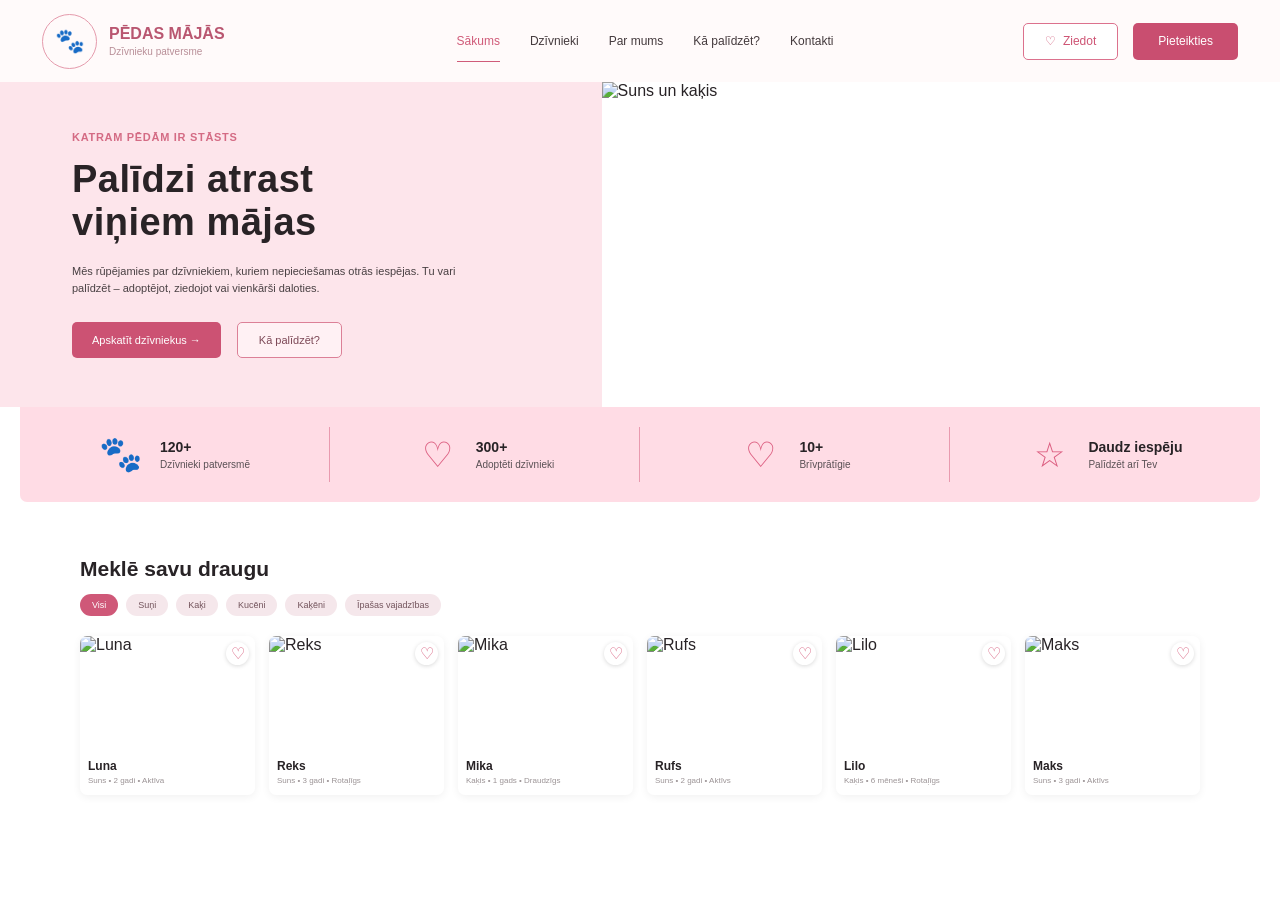
==== index.html @ 72d3aa88 "Failu struktūras pilnveidojums." ====
<!DOCTYPE html>
<html lang="lv">
<head>
    <meta charset="UTF-8">
    <meta name="viewport" content="width=device-width, initial-scale=1.0">
    <link rel="stylesheet" href="src/style.css">
    <link rel="icon" type="image/x-icon" href="src/img/logo.jpg">

    <title>Pēdas Mājās</title>
</head>

<body>

<div class="page">

    <header class="header">

        <div class="logo">
            <div class="logo-icon">
                🐾
            </div>

            <div class="logo-text">
                <h2>PĒDAS MĀJĀS</h2>
                <p>Dzīvnieku patversme</p>
            </div>
        </div>


        <nav class="navigation">
            <a href="#" class="active">Sākums</a>
            <a href="#">Dzīvnieki</a>
            <a href="#">Par mums</a>
            <a href="#">Kā palīdzēt?</a>
            <a href="#">Kontakti</a>
        </nav>


        <div class="header-buttons">

            <button class="donate">
                ♡
                <span>Ziedot</span>
            </button>

            <button class="register">
                Pieteikties
            </button>

        </div>

    </header>


    
    <section class="hero">

        <div class="hero-left">

            <p class="hero-small">
                KATRAM PĒDĀM IR STĀSTS
            </p>

            <h1>
                Palīdzi atrast<br>
                viņiem mājas
            </h1>

            <p class="hero-description">
                Mēs rūpējamies par dzīvniekiem, kuriem nepieciešamas
                otrās iespējas. Tu vari palīdzēt – adoptējot, ziedojot
                vai vienkārši daloties.
            </p>


            <div class="hero-buttons">

                <button class="animals-button">
                    Apskatīt dzīvniekus →
                </button>

                <button class="help-button">
                    Kā palīdzēt?
                </button>

            </div>

        </div>


        <div class="hero-right">

            <img
                src="https://images.unsplash.com/photo-1552053831-71594a27632d?auto=format&fit=crop&w=1200&q=90"
                alt="Suns un kaķis"
            >

        </div>

    </section>


    
    <section class="statistics">

        <div class="stat">

            <div class="stat-icon">
                🐾
            </div>

            <div>
                <h3>120+</h3>
                <p>Dzīvnieki patversmē</p>
            </div>

        </div>


        <div class="stat">

            <div class="stat-icon">
                ♡
            </div>

            <div>
                <h3>300+</h3>
                <p>Adoptēti dzīvnieki</p>
            </div>

        </div>


        <div class="stat">

            <div class="stat-icon">
                ♡
            </div>

            <div>
                <h3>10+</h3>
                <p>Brīvprātīgie</p>
            </div>

        </div>


        <div class="stat last-stat">

            <div class="stat-icon">
                ☆
            </div>

            <div>
                <h3>Daudz iespēju</h3>
                <p>Palīdzēt arī Tev</p>
            </div>

        </div>

    </section>


    
    <section class="animals">

        <h2>Meklē savu draugu</h2>


        
        <div class="filters">

            <button class="filter active-filter">
                Visi
            </button>

            <button class="filter">
                Suņi
            </button>

            <button class="filter">
                Kaķi
            </button>

            <button class="filter">
                Kucēni
            </button>

            <button class="filter">
                Kaķēni
            </button>

            <button class="filter">
                Īpašas vajadzības
            </button>

        </div>


        
        <div class="animal-grid">


           
            <div class="animal-card">

                <div class="image-container">

                    <img
                        src="https://images.unsplash.com/photo-1558788353-f76d92427f16?auto=format&fit=crop&w=500&q=90"
                        alt="Luna"
                    >

                    <button class="heart">
                        ♡
                    </button>

                </div>

                <div class="animal-info">

                    <h3>Luna</h3>

                    <p>
                        Suns • 2 gadi • Aktīva
                    </p>

                </div>

            </div>


            
            <div class="animal-card">

                <div class="image-container">

                    <img
                        src="https://images.unsplash.com/photo-1561037404-61cd46aa615b?auto=format&fit=crop&w=500&q=90"
                        alt="Reks"
                    >

                    <button class="heart">
                        ♡
                    </button>

                </div>

                <div class="animal-info">

                    <h3>Reks</h3>

                    <p>
                        Suns • 3 gadi • Rotaļīgs
                    </p>

                </div>

            </div>


            
            <div class="animal-card">

                <div class="image-container">

                    <img
                        src="https://images.unsplash.com/photo-1573865526739-10659fec78a5?auto=format&fit=crop&w=500&q=90"
                        alt="Mika"
                    >

                    <button class="heart">
                        ♡
                    </button>

                </div>

                <div class="animal-info">

                    <h3>Mika</h3>

                    <p>
                        Kaķis • 1 gads • Draudzīgs
                    </p>

                </div>

            </div>


            
            <div class="animal-card">

                <div class="image-container">

                    <img
                        src="https://images.unsplash.com/photo-1552053831-71594a27632d?auto=format&fit=crop&w=500&q=90"
                        alt="Rufs"
                    >

                    <button class="heart">
                        ♡
                    </button>

                </div>

                <div class="animal-info">

                    <h3>Rufs</h3>

                    <p>
                        Suns • 2 gadi • Aktīvs
                    </p>

                </div>

            </div>


            <!-- LILO -->
            <div class="animal-card">

                <div class="image-container">

                    <img
                        src="https://images.unsplash.com/photo-1574158622682-e40e69881006?auto=format&fit=crop&w=500&q=90"
                        alt="Lilo"
                    >

                    <button class="heart">
                        ♡
                    </button>

                </div>

                <div class="animal-info">

                    <h3>Lilo</h3>

                    <p>
                        Kaķis • 6 mēneši • Rotaļīgs
                    </p>

                </div>

            </div>


            <!-- MAKS -->
            <div class="animal-card">

                <div class="image-container">

                    <img
                        src="https://images.unsplash.com/photo-1537151608828-ea2b11777ee8?auto=format&fit=crop&w=500&q=90"
                        alt="Maks"
                    >

                    <button class="heart">
                        ♡
                    </button>

                </div>

                <div class="animal-info">

                    <h3>Maks</h3>

                    <p>
                        Suns • 3 gadi • Aktīvs
                    </p>

                </div>

            </div>

        </div>

    </section>

</div>

</body>
</html>
---- src/style.css ----
/* =========================
   PAMATA IESTATĪJUMI
========================= */

* {
    margin: 0;
    padding: 0;
    box-sizing: border-box;
}

body {
    font-family: Arial, Helvetica, sans-serif;
    background-color: #ffffff;
    color: #282326;
}

button {
    font-family: inherit;
    cursor: pointer;
}

.page {
    width: 100%;
    max-width: 1440px;
    margin: 0 auto;
}


/* =========================
   HEADER
========================= */

.header {
    height: 82px;

    display: flex;
    align-items: center;

    padding: 0 42px;

    background-color: #fffafa;
}


/* LOGO */

.logo {
    display: flex;
    align-items: center;

    width: 270px;
}

.logo-icon {
    width: 55px;
    height: 55px;

    border: 1.5px solid #e59aac;
    border-radius: 50%;

    display: flex;
    align-items: center;
    justify-content: center;

    color: #d65f7e;

    font-size: 24px;

    margin-right: 12px;
}

.logo-text h2 {
    font-size: 16px;
    font-weight: 700;

    color: #b95670;

    margin-bottom: 3px;
}

.logo-text p {
    font-size: 10px;

    color: #b98f98;
}


/* NAVIGĀCIJA */

.navigation {
    flex: 1;

    display: flex;
    align-items: center;
    justify-content: center;

    gap: 30px;

    height: 100%;
}

.navigation a {
    position: relative;

    text-decoration: none;

    color: #443a3d;

    font-size: 12px;

    height: 100%;

    display: flex;
    align-items: center;
}

.navigation a:hover {
    color: #d05b79;
}

.navigation a.active {
    color: #d05b79;
}

.navigation a.active::after {
    content: "";

    position: absolute;

    bottom: 20px;
    left: 0;

    width: 100%;
    height: 1px;

    background-color: #d05b79;
}


/* HEADER POGAS */

.header-buttons {
    width: 260px;

    display: flex;
    justify-content: flex-end;

    gap: 15px;
}

.donate {
    height: 37px;

    padding: 0 21px;

    background-color: white;

    border: 1px solid #dc718d;
    border-radius: 5px;

    color: #ce5474;

    font-size: 12px;

    display: flex;
    align-items: center;

    gap: 7px;
}

.donate:first-letter {
    font-size: 22px;
}

.register {
    height: 37px;

    padding: 0 25px;

    border: none;
    border-radius: 5px;

    background-color: #c94e70;

    color: white;

    font-size: 12px;
}


/* =========================
   HERO
========================= */

.hero {
    width: 100%;
    height: 325px;

    display: flex;
}


/* KREISĀ PUSE */

.hero-left {
    width: 47%;

    background-color: #fde5eb;

    padding-left: 72px;
    padding-right: 50px;

    display: flex;
    flex-direction: column;
    justify-content: center;
}

.hero-small {
    font-size: 11px;
    font-weight: bold;

    letter-spacing: 0.7px;

    color: #d46b84;

    margin-bottom: 15px;
}

.hero-left h1 {
    font-size: 38px;
    line-height: 1.12;

    font-weight: 600;

    letter-spacing: 0.5px;

    margin-bottom: 19px;

    color: #292326;
}

.hero-description {
    max-width: 400px;

    font-size: 11px;
    line-height: 1.55;

    color: #494043;

    margin-bottom: 25px;
}


/* HERO POGAS */

.hero-buttons {
    display: flex;

    gap: 16px;
}

.animals-button {
    border: none;

    background-color: #cc5273;

    color: white;

    font-size: 11px;

    padding: 12px 20px;

    border-radius: 5px;
}

.help-button {
    border: 1px solid #dc8097;

    background-color: #fff1f4;

    color: #7c4856;

    font-size: 11px;

    padding: 11px 21px;

    border-radius: 5px;
}


/* LABĀ PUSE */

.hero-right {
    width: 53%;
    height: 325px;

    overflow: hidden;
}

.hero-right img {
    width: 100%;
    height: 100%;

    object-fit: cover;

    object-position: center;
}


/* =========================
   STATISTIKA
========================= */

.statistics {
    height: 95px;

    margin: 0 20px;

    background-color: #ffdce5;

    border-radius: 0 0 7px 7px;

    display: grid;

    grid-template-columns:
        1fr 1fr 1fr 1fr;

    align-items: center;
}

.stat {
    height: 55px;

    display: flex;
    align-items: center;
    justify-content: center;

    gap: 16px;

    border-right: 1px solid #e99aaf;
}

.last-stat {
    border-right: none;
}

.stat-icon {
    width: 45px;

    text-align: center;

    font-size: 35px;

    color: #dc5e80;
}

.stat h3 {
    font-size: 14px;

    font-weight: 600;

    margin-bottom: 4px;
}

.stat p {
    font-size: 10px;

    color: #595054;
}


/* =========================
   DZĪVNIEKU SADAĻA
========================= */

.animals {
    width: 100%;

    padding: 55px 80px 70px;
}

.animals h2 {
    font-size: 21px;

    font-weight: 600;

    margin-bottom: 13px;
}


/* =========================
   FILTRI
========================= */

.filters {
    display: flex;

    align-items: center;

    gap: 8px;

    margin-bottom: 20px;
}

.filter {
    border: none;

    background-color: #f5e7eb;

    color: #73545c;

    border-radius: 20px;

    padding: 6px 12px;

    font-size: 9px;
}

.active-filter {
    background-color: #cf5878;

    color: white;
}


/* =========================
   DZĪVNIEKU KARTĪTES
========================= */

.animal-grid {
    display: grid;

    grid-template-columns:
        repeat(6, 1fr);

    gap: 14px;
}

.animal-card {
    min-width: 0;

    background-color: #ffffff;

    border-radius: 7px;

    overflow: hidden;

    box-shadow:
        0 2px 9px rgba(0, 0, 0, 0.06);
}

.image-container {
    position: relative;

    width: 100%;
    height: 115px;

    overflow: hidden;
}

.image-container img {
    width: 100%;
    height: 100%;

    display: block;

    object-fit: cover;
}


/* SIRDS POGA */

.heart {
    position: absolute;

    top: 6px;
    right: 6px;

    width: 23px;
    height: 23px;

    border-radius: 50%;

    border: none;

    background-color: white;

    color: #d45677;

    display: flex;
    align-items: center;
    justify-content: center;

    font-size: 16px;

    box-shadow:
        0 1px 4px rgba(0, 0, 0, 0.15);
}


/* KARTĪTES TEKSTS */

.animal-info {
    padding: 8px 8px 10px;
}

.animal-info h3 {
    font-size: 12px;

    margin-bottom: 3px;

    font-weight: 600;
}

.animal-info p {
    font-size: 8px;

    color: #9b9395;
}


/* =========================
   HOVER
========================= */

.animal-card {
    transition:
        transform 0.2s ease,
        box-shadow 0.2s ease;
}

.animal-card:hover {
    transform: translateY(-3px);

    box-shadow:
        0 5px 14px rgba(0, 0, 0, 0.11);
}

.heart:hover {
    background-color: #d45677;

    color: white;
}


/* =========================
   PLANŠETE
========================= */

@media (max-width: 1000px) {

    .navigation {
        display: none;
    }

    .header {
        justify-content: space-between;
    }

    .logo {
        width: auto;
    }

    .header-buttons {
        width: auto;
    }

    .hero-left {
        padding-left: 40px;
    }

    .animal-grid {
        grid-template-columns:
            repeat(3, 1fr);
    }

    .image-container {
        height: 170px;
    }
}


/* =========================
   TELEFONS
========================= */

@media (max-width: 650px) {

    .header {
        height: 70px;

        padding: 0 18px;
    }

    .logo-icon {
        width: 45px;
        height: 45px;
    }

    .logo-text h2 {
        font-size: 13px;
    }

    .header-buttons {
        display: none;
    }


    /* HERO */

    .hero {
        height: auto;

        flex-direction: column;
    }

    .hero-left {
        width: 100%;

        padding: 45px 25px;
    }

    .hero-left h1 {
        font-size: 34px;
    }

    .hero-right {
        width: 100%;
        height: 260px;
    }


    /* STATISTIKA */

    .statistics {
        height: auto;

        margin: 0;

        grid-template-columns:
            1fr 1fr;

        padding: 15px;
    }

    .stat {
        min-height: 80px;
    }


    /* DZĪVNIEKI */

    .animals {
        padding: 40px 20px;
    }

    .filters {
        flex-wrap: wrap;
    }

    .animal-grid {
        grid-template-columns:
            repeat(2, 1fr);
    }

    .image-container {
        height: 130px;
    }
}
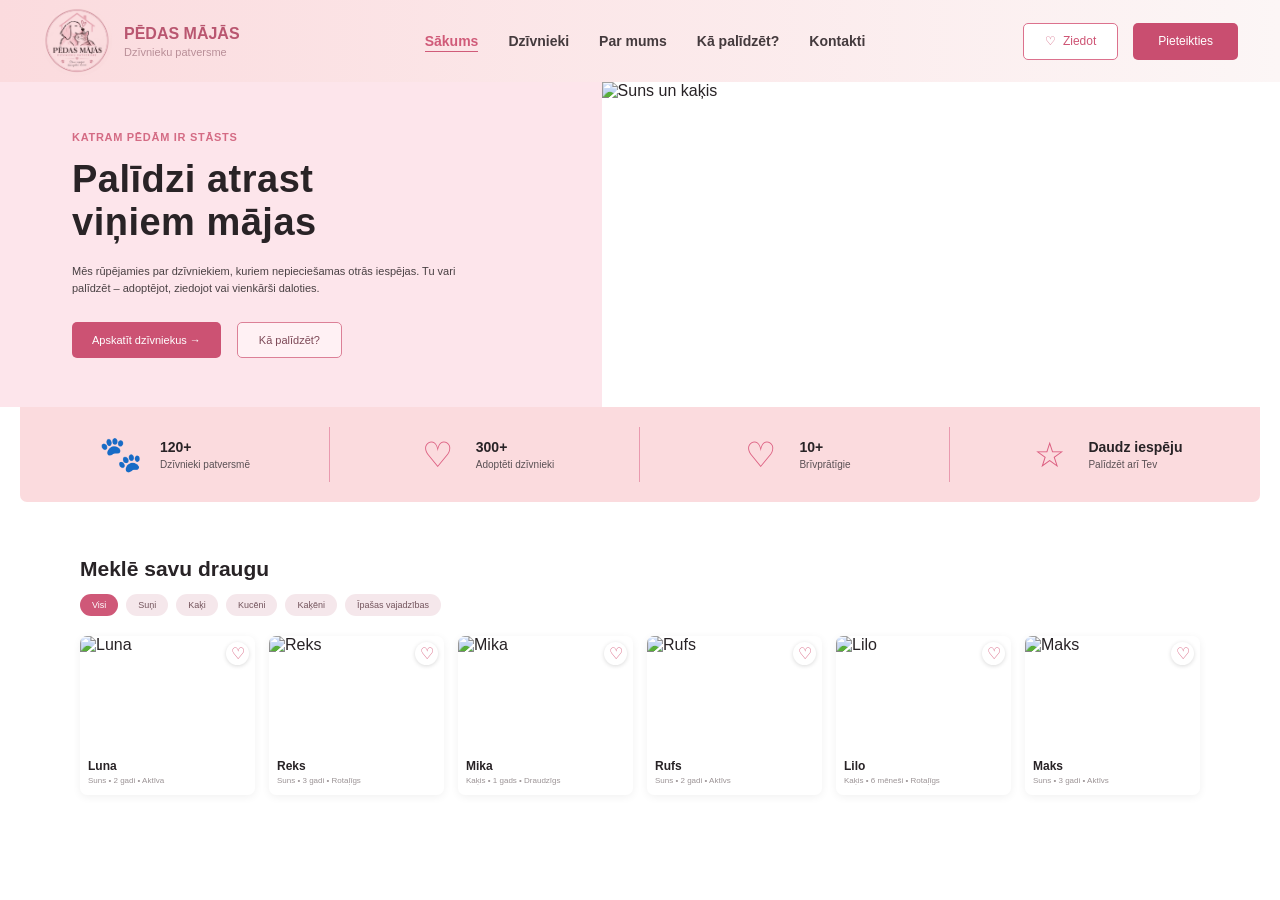
==== commit 59b7ff2d: "Navigācijas joslas pilnveidojumi" ====
--- a/index.html
+++ b/index.html
@@ -16,9 +16,7 @@
     <header class="header">
 
         <div class="logo">
-            <div class="logo-icon">
-                🐾
-            </div>
+            <img src="src/img/logo.jpg" alt="Pēdas Mājās" class="logo-icon">
 
             <div class="logo-text">
                 <h2>PĒDAS MĀJĀS</h2>
--- a/src/style.css
+++ b/src/style.css
@@ -21,7 +21,6 @@
 
 .page {
     width: 100%;
-    max-width: 1440px;
     margin: 0 auto;
 }
 
@@ -38,7 +37,7 @@
 
     padding: 0 42px;
 
-    background-color: #fffafa;
+    background-image: linear-gradient(to right, #FBDBDE , #FCF6F6);
 }
 
 
@@ -52,34 +51,22 @@
 }
 
 .logo-icon {
-    width: 55px;
-    height: 55px;
-
-    border: 1.5px solid #e59aac;
+    width: 70px;
+    height: 70px;
+
     border-radius: 50%;
-
-    display: flex;
-    align-items: center;
-    justify-content: center;
-
-    color: #d65f7e;
-
-    font-size: 24px;
-
     margin-right: 12px;
 }
 
 .logo-text h2 {
     font-size: 16px;
-    font-weight: 700;
-
     color: #b95670;
 
     margin-bottom: 3px;
 }
 
 .logo-text p {
-    font-size: 10px;
+    font-size: 11px;
 
     color: #b98f98;
 }
@@ -106,8 +93,8 @@
 
     color: #443a3d;
 
-    font-size: 12px;
-
+    font-size: 14px;
+    font-weight: 600;
     height: 100%;
 
     display: flex;
@@ -127,7 +114,7 @@
 
     position: absolute;
 
-    bottom: 20px;
+    bottom: 30px;
     left: 0;
 
     width: 100%;
@@ -316,7 +303,7 @@
 
     margin: 0 20px;
 
-    background-color: #ffdce5;
+    background-color: #FBDBDE;
 
     border-radius: 0 0 7px 7px;
 
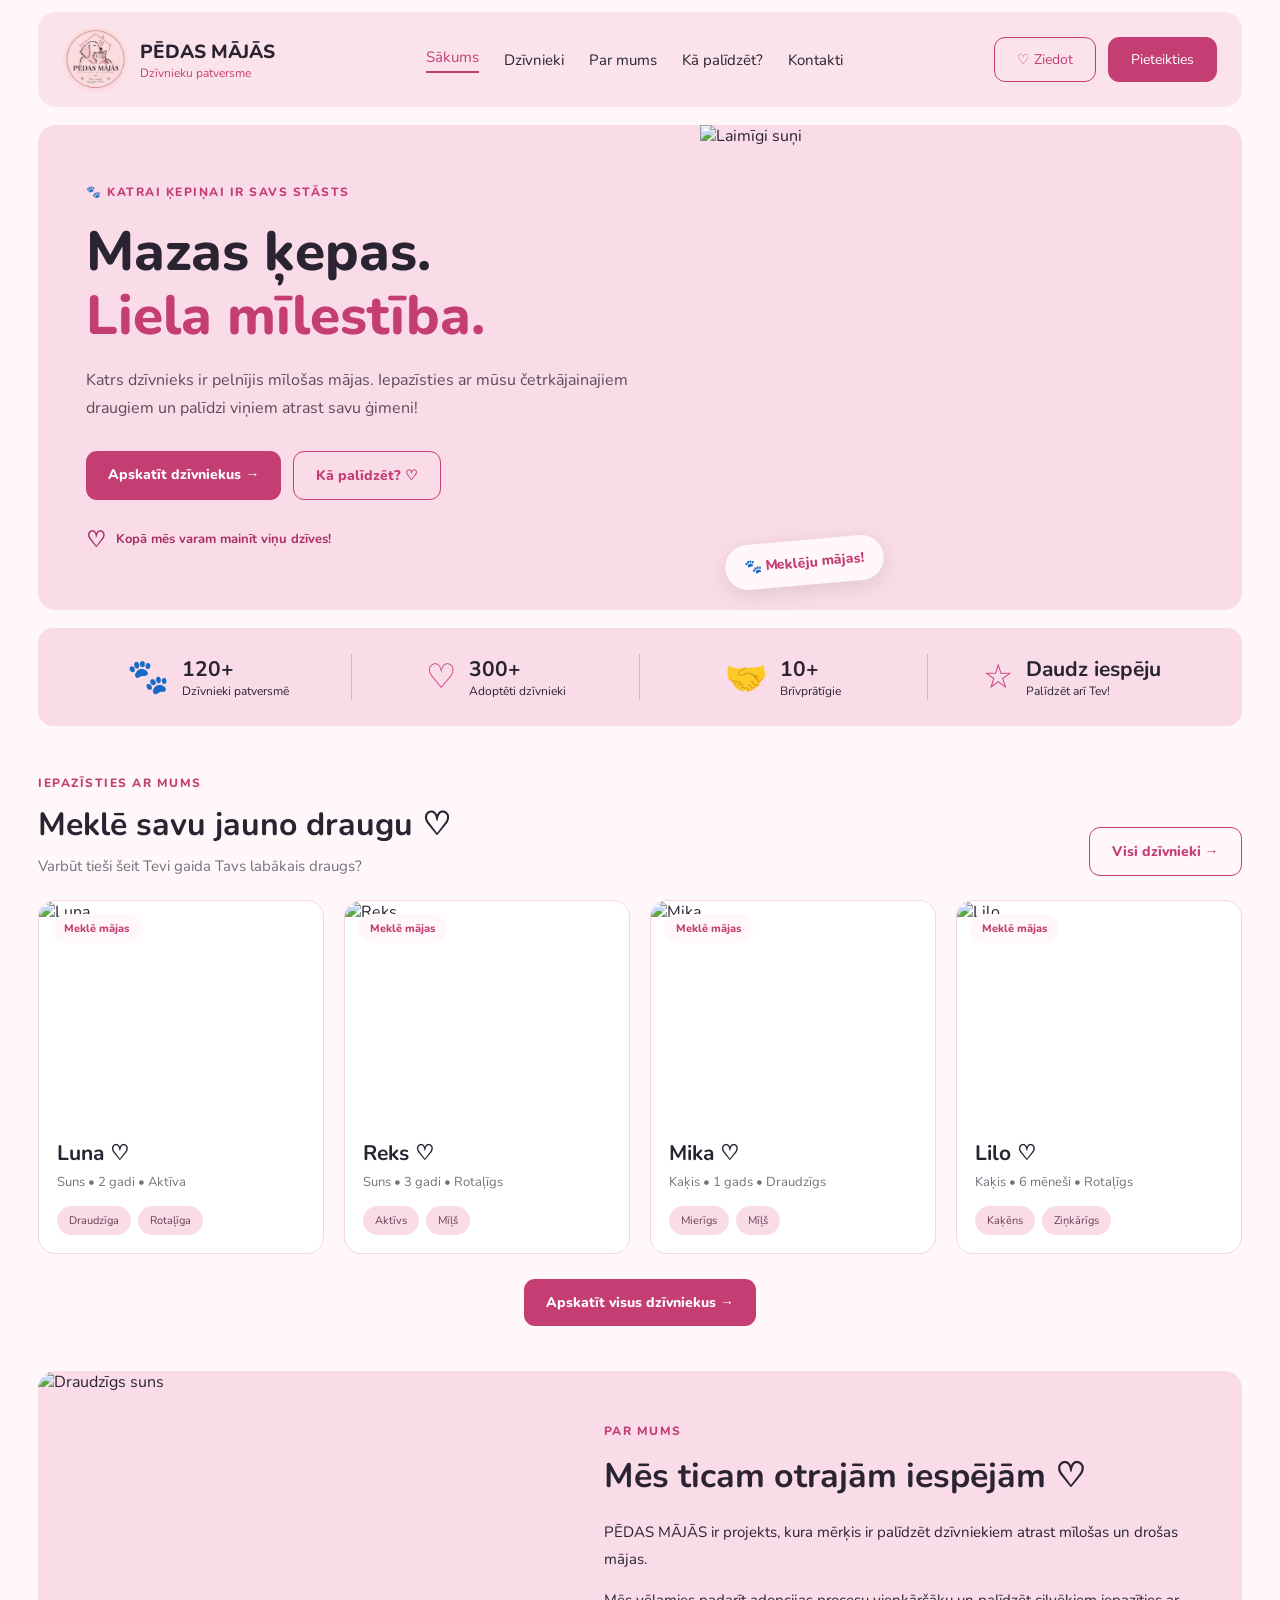
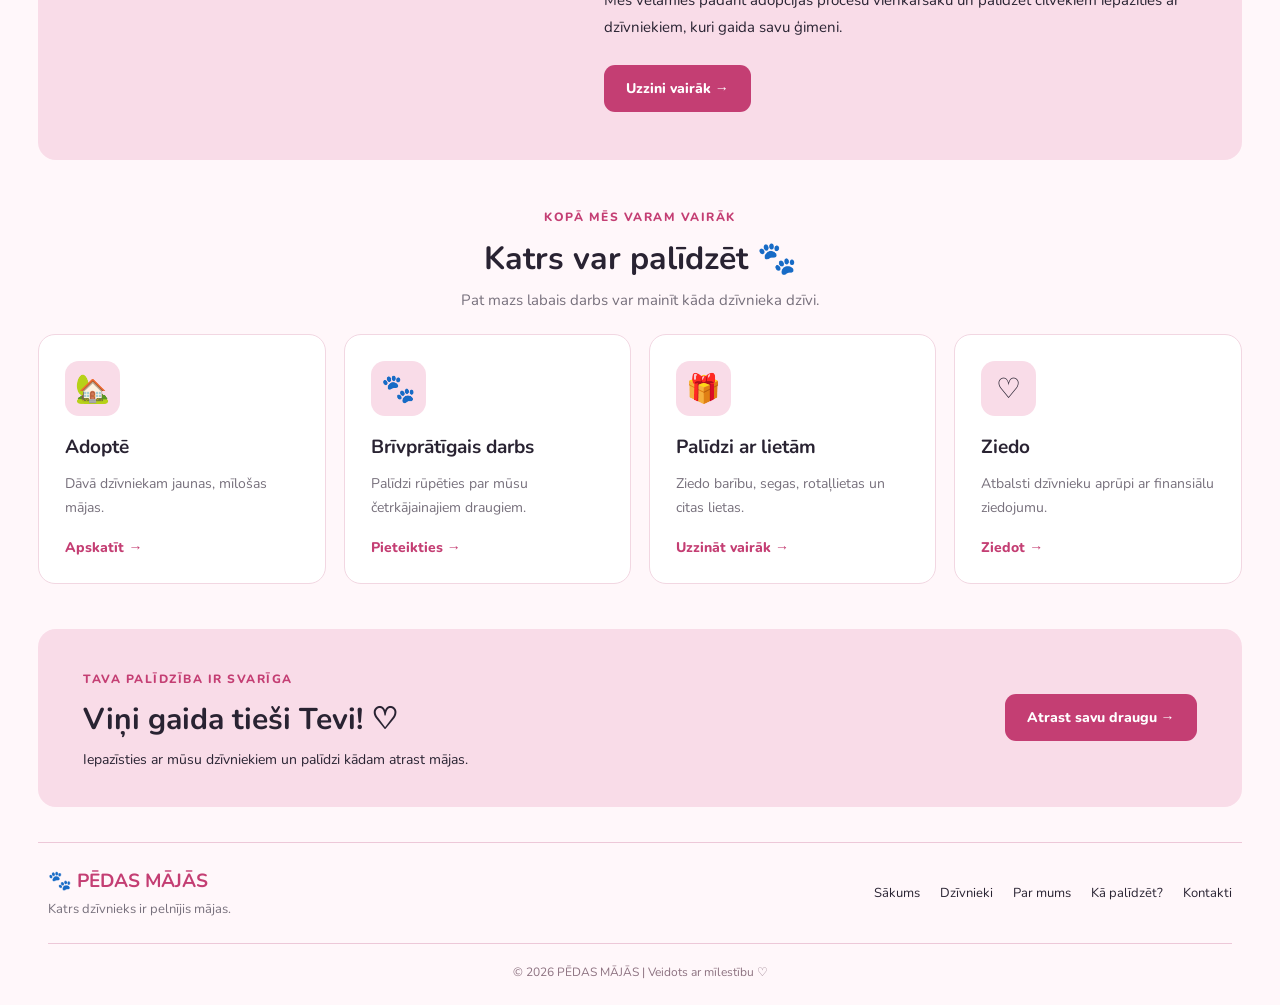
==== commit 6eb970d0: "sataisiju dizainu" ====
--- a/index.html
+++ b/index.html
@@ -1,382 +1,345 @@
+
 <!DOCTYPE html>
 <html lang="lv">
 <head>
     <meta charset="UTF-8">
     <meta name="viewport" content="width=device-width, initial-scale=1.0">
+    <title>Pēdas Mājās | Dzīvnieku patversme</title>
+    <link rel="icon" href="src/img/logo.jpg">
     <link rel="stylesheet" href="src/style.css">
-    <link rel="icon" type="image/x-icon" href="src/img/logo.jpg">
-
-    <title>Pēdas Mājās</title>
 </head>
-
 <body>
 
 <div class="page">
 
+    <!-- HEADER -->
     <header class="header">
-
-        <div class="logo">
-            <img src="src/img/logo.jpg" alt="Pēdas Mājās" class="logo-icon">
-
+        <a href="index.html" class="logo">
+            <img src="src/img/logo.jpg" alt="Pēdas Mājās logo">
             <div class="logo-text">
                 <h2>PĒDAS MĀJĀS</h2>
                 <p>Dzīvnieku patversme</p>
             </div>
-        </div>
-
+        </a>
 
         <nav class="navigation">
-            <a href="#" class="active">Sākums</a>
-            <a href="#">Dzīvnieki</a>
-            <a href="#">Par mums</a>
-            <a href="#">Kā palīdzēt?</a>
-            <a href="#">Kontakti</a>
+            <a href="index.html" class="active">Sākums</a>
+            <a href="animals.html">Dzīvnieki</a>
+            <a href="about.html">Par mums</a>
+            <a href="help.html">Kā palīdzēt?</a>
+            <a href="Kontakti.html">Kontakti</a>
         </nav>
 
-
         <div class="header-buttons">
-
-            <button class="donate">
-                ♡
-                <span>Ziedot</span>
-            </button>
-
-            <button class="register">
-                Pieteikties
-            </button>
-
-        </div>
-
+            <a href="donate.htmlЫ" class="donate">♡ Ziedot</a>
+            <a href="register.html" class="register">Pieteikties</a>
+            
+        </div>
     </header>
 
-
-    
+    <!-- HERO -->
     <section class="hero">
-
         <div class="hero-left">
-
-            <p class="hero-small">
-                KATRAM PĒDĀM IR STĀSTS
-            </p>
+            <span class="eyebrow">🐾 KATRAI ĶEPIŅAI IR SAVS STĀSTS</span>
 
             <h1>
-                Palīdzi atrast<br>
-                viņiem mājas
+                Mazas ķepas.<br>
+                <span>Liela mīlestība.</span>
             </h1>
 
             <p class="hero-description">
-                Mēs rūpējamies par dzīvniekiem, kuriem nepieciešamas
-                otrās iespējas. Tu vari palīdzēt – adoptējot, ziedojot
-                vai vienkārši daloties.
-            </p>
-
+                Katrs dzīvnieks ir pelnījis mīlošas mājas.
+                Iepazīsties ar mūsu četrkājainajiem draugiem
+                un palīdzi viņiem atrast savu ģimeni!
+            </p>
 
             <div class="hero-buttons">
-
-                <button class="animals-button">
+                <a href="animals.html" class="primary-btn">
                     Apskatīt dzīvniekus →
-                </button>
-
-                <button class="help-button">
-                    Kā palīdzēt?
-                </button>
-
-            </div>
-
-        </div>
-
+                </a>
+                <a href="help.html" class="secondary-btn">
+                    Kā palīdzēt? ♡
+                </a>
+            </div>
+
+            <div class="hero-note">
+                <span>♡</span>
+                Kopā mēs varam mainīt viņu dzīves!
+            </div>
+        </div>
 
         <div class="hero-right">
-
             <img
-                src="https://images.unsplash.com/photo-1552053831-71594a27632d?auto=format&fit=crop&w=1200&q=90"
-                alt="Suns un kaķis"
-            >
-
-        </div>
-
-    </section>
-
-
-    
+                src="https://images.unsplash.com/photo-1548199973-03cce0bbc87b?auto=format&fit=crop&w=1100&q=85"
+                alt="Laimīgi suņi">
+
+            <div class="hero-sticker">
+                🐾 Meklēju mājas!
+            </div>
+        </div>
+    </section>
+
+    <!-- STATISTICS -->
     <section class="statistics">
-
         <div class="stat">
-
-            <div class="stat-icon">
-                🐾
-            </div>
-
+            <div class="stat-icon">🐾</div>
             <div>
                 <h3>120+</h3>
                 <p>Dzīvnieki patversmē</p>
             </div>
-
-        </div>
-
+        </div>
 
         <div class="stat">
-
-            <div class="stat-icon">
-                ♡
-            </div>
-
+            <div class="stat-icon">♡</div>
             <div>
                 <h3>300+</h3>
                 <p>Adoptēti dzīvnieki</p>
             </div>
-
-        </div>
-
+        </div>
 
         <div class="stat">
-
-            <div class="stat-icon">
-                ♡
-            </div>
-
+            <div class="stat-icon">🤝</div>
             <div>
                 <h3>10+</h3>
                 <p>Brīvprātīgie</p>
             </div>
-
-        </div>
-
-
-        <div class="stat last-stat">
-
-            <div class="stat-icon">
-                ☆
-            </div>
-
+        </div>
+
+        <div class="stat">
+            <div class="stat-icon">☆</div>
             <div>
                 <h3>Daudz iespēju</h3>
-                <p>Palīdzēt arī Tev</p>
-            </div>
-
-        </div>
-
-    </section>
-
-
-    
-    <section class="animals">
-
-        <h2>Meklē savu draugu</h2>
-
-
-        
-        <div class="filters">
-
-            <button class="filter active-filter">
-                Visi
-            </button>
-
-            <button class="filter">
-                Suņi
-            </button>
-
-            <button class="filter">
-                Kaķi
-            </button>
-
-            <button class="filter">
-                Kucēni
-            </button>
-
-            <button class="filter">
-                Kaķēni
-            </button>
-
-            <button class="filter">
-                Īpašas vajadzības
-            </button>
-
-        </div>
-
-
-        
+                <p>Palīdzēt arī Tev!</p>
+            </div>
+        </div>
+    </section>
+
+    <!-- ANIMALS -->
+    <section class="animals-section">
+
+        <div class="section-heading">
+            <div>
+                <span class="eyebrow">IEPAZĪSTIES AR MUMS</span>
+                <h2>Meklē savu jauno draugu ♡</h2>
+                <p>
+                    Varbūt tieši šeit Tevi gaida Tavs
+                    labākais draugs?
+                </p>
+            </div>
+
+            <a href="animals.html" class="outline-btn">
+                Visi dzīvnieki →
+            </a>
+        </div>
+
         <div class="animal-grid">
 
-
-           
-            <div class="animal-card">
-
-                <div class="image-container">
-
+            <!-- LUNA -->
+            <article class="animal-card">
+                <div class="animal-image">
                     <img
-                        src="https://images.unsplash.com/photo-1558788353-f76d92427f16?auto=format&fit=crop&w=500&q=90"
-                        alt="Luna"
-                    >
-
-                    <button class="heart">
-                        ♡
-                    </button>
-
+                        src="https://images.unsplash.com/photo-1558788353-f76d92427f16?auto=format&fit=crop&w=600&q=85"
+                        alt="Luna">
+                    <span class="animal-badge">Meklē mājas</span>
                 </div>
 
                 <div class="animal-info">
-
-                    <h3>Luna</h3>
-
-                    <p>
-                        Suns • 2 gadi • Aktīva
-                    </p>
-
-                </div>
-
-            </div>
-
-
-            
-            <div class="animal-card">
-
-                <div class="image-container">
-
+                    <h3>Luna ♡</h3>
+                    <p>Suns • 2 gadi • Aktīva</p>
+                    <div class="animal-tags">
+                        <span>Draudzīga</span>
+                        <span>Rotaļīga</span>
+                    </div>
+                </div>
+            </article>
+
+            <!-- REKS -->
+            <article class="animal-card">
+                <div class="animal-image">
                     <img
-                        src="https://images.unsplash.com/photo-1561037404-61cd46aa615b?auto=format&fit=crop&w=500&q=90"
-                        alt="Reks"
-                    >
-
-                    <button class="heart">
-                        ♡
-                    </button>
-
+                        src="https://images.unsplash.com/photo-1561037404-61cd46aa615b?auto=format&fit=crop&w=600&q=85"
+                        alt="Reks">
+                    <span class="animal-badge">Meklē mājas</span>
                 </div>
 
                 <div class="animal-info">
-
-                    <h3>Reks</h3>
-
-                    <p>
-                        Suns • 3 gadi • Rotaļīgs
-                    </p>
-
-                </div>
-
-            </div>
-
-
-            
-            <div class="animal-card">
-
-                <div class="image-container">
-
+                    <h3>Reks ♡</h3>
+                    <p>Suns • 3 gadi • Rotaļīgs</p>
+                    <div class="animal-tags">
+                        <span>Aktīvs</span>
+                        <span>Mīļš</span>
+                    </div>
+                </div>
+            </article>
+
+            <!-- MIKA -->
+            <article class="animal-card">
+                <div class="animal-image">
                     <img
-                        src="https://images.unsplash.com/photo-1573865526739-10659fec78a5?auto=format&fit=crop&w=500&q=90"
-                        alt="Mika"
-                    >
-
-                    <button class="heart">
-                        ♡
-                    </button>
-
+                        src="https://images.unsplash.com/photo-1573865526739-10659fec78a5?auto=format&fit=crop&w=600&q=85"
+                        alt="Mika">
+                    <span class="animal-badge">Meklē mājas</span>
                 </div>
 
                 <div class="animal-info">
-
-                    <h3>Mika</h3>
-
-                    <p>
-                        Kaķis • 1 gads • Draudzīgs
-                    </p>
-
-                </div>
-
-            </div>
-
-
-            
-            <div class="animal-card">
-
-                <div class="image-container">
-
+                    <h3>Mika ♡</h3>
+                    <p>Kaķis • 1 gads • Draudzīgs</p>
+                    <div class="animal-tags">
+                        <span>Mierīgs</span>
+                        <span>Mīļš</span>
+                    </div>
+                </div>
+            </article>
+
+            <!-- LILO -->
+            <article class="animal-card">
+                <div class="animal-image">
                     <img
-                        src="https://images.unsplash.com/photo-1552053831-71594a27632d?auto=format&fit=crop&w=500&q=90"
-                        alt="Rufs"
-                    >
-
-                    <button class="heart">
-                        ♡
-                    </button>
-
+                        src="https://images.unsplash.com/photo-1574158622682-e40e69881006?auto=format&fit=crop&w=600&q=85"
+                        alt="Lilo">
+                    <span class="animal-badge">Meklē mājas</span>
                 </div>
 
                 <div class="animal-info">
-
-                    <h3>Rufs</h3>
-
-                    <p>
-                        Suns • 2 gadi • Aktīvs
-                    </p>
-
-                </div>
-
-            </div>
-
-
-            <!-- LILO -->
-            <div class="animal-card">
-
-                <div class="image-container">
-
-                    <img
-                        src="https://images.unsplash.com/photo-1574158622682-e40e69881006?auto=format&fit=crop&w=500&q=90"
-                        alt="Lilo"
-                    >
-
-                    <button class="heart">
-                        ♡
-                    </button>
-
-                </div>
-
-                <div class="animal-info">
-
-                    <h3>Lilo</h3>
-
-                    <p>
-                        Kaķis • 6 mēneši • Rotaļīgs
-                    </p>
-
-                </div>
-
-            </div>
-
-
-            <!-- MAKS -->
-            <div class="animal-card">
-
-                <div class="image-container">
-
-                    <img
-                        src="https://images.unsplash.com/photo-1537151608828-ea2b11777ee8?auto=format&fit=crop&w=500&q=90"
-                        alt="Maks"
-                    >
-
-                    <button class="heart">
-                        ♡
-                    </button>
-
-                </div>
-
-                <div class="animal-info">
-
-                    <h3>Maks</h3>
-
-                    <p>
-                        Suns • 3 gadi • Aktīvs
-                    </p>
-
-                </div>
-
-            </div>
-
-        </div>
-
-    </section>
+                    <h3>Lilo ♡</h3>
+                    <p>Kaķis • 6 mēneši • Rotaļīgs</p>
+                    <div class="animal-tags">
+                        <span>Kaķēns</span>
+                        <span>Ziņkārīgs</span>
+                    </div>
+                </div>
+            </article>
+
+        </div>
+
+        <div class="animals-bottom">
+            <a href="animals.html" class="primary-btn">
+                Apskatīt visus dzīvniekus →
+            </a>
+        </div>
+    </section>
+
+    <!-- ABOUT -->
+    <section class="about-preview">
+        <div class="about-image">
+            <img
+                src="https://images.unsplash.com/photo-1552053831-71594a27632d?auto=format&fit=crop&w=900&q=85"
+                alt="Draudzīgs suns">
+        </div>
+
+        <div class="about-content">
+            <span class="eyebrow">PAR MUMS</span>
+            <h2>Mēs ticam otrajām iespējām ♡</h2>
+            <p>
+                PĒDAS MĀJĀS ir projekts, kura mērķis
+                ir palīdzēt dzīvniekiem atrast
+                mīlošas un drošas mājas.
+            </p>
+            <p>
+                Mēs vēlamies padarīt adopcijas procesu
+                vienkāršāku un palīdzēt cilvēkiem
+                iepazīties ar dzīvniekiem, kuri
+                gaida savu ģimeni.
+            </p>
+            <a href="about.html" class="primary-btn">
+                Uzzini vairāk →
+            </a>
+        </div>
+    </section>
+
+    <!-- HELP -->
+    <section class="help-section">
+        <div class="section-heading centered">
+            <span class="eyebrow">KOPĀ MĒS VARAM VAIRĀK</span>
+            <h2>Katrs var palīdzēt 🐾</h2>
+            <p>
+                Pat mazs labais darbs var mainīt
+                kāda dzīvnieka dzīvi.
+            </p>
+        </div>
+
+        <div class="help-grid">
+            <div class="help-card">
+                <div class="help-icon">🏡</div>
+                <h3>Adoptē</h3>
+                <p>
+                    Dāvā dzīvniekam jaunas,
+                    mīlošas mājas.
+                </p>
+                <a href="animals.html">Apskatīt →</a>
+            </div>
+
+            <div class="help-card">
+                <div class="help-icon">🐾</div>
+                <h3>Brīvprātīgais darbs</h3>
+                <p>
+                    Palīdzi rūpēties par
+                    mūsu četrkājainajiem draugiem.
+                </p>
+                <a href="help.html#volunteer">Pieteikties →</a>
+            </div>
+
+            <div class="help-card">
+                <div class="help-icon">🎁</div>
+                <h3>Palīdzi ar lietām</h3>
+                <p>
+                    Ziedo barību, segas,
+                    rotaļlietas un citas lietas.
+                </p>
+                <a href="help.html#needs">Uzzināt vairāk →</a>
+            </div>
+
+            <div class="help-card">
+                <div class="help-icon">♡</div>
+                <h3>Ziedo</h3>
+                <p>
+                    Atbalsti dzīvnieku aprūpi
+                    ar finansiālu ziedojumu.
+                </p>
+                <a href="donate.html">Ziedot →</a>
+            </div>
+        </div>
+    </section>
+
+    <!-- BOTTOM CTA -->
+    <section class="bottom-banner">
+        <div>
+            <span class="eyebrow">TAVA PALĪDZĪBA IR SVARĪGA</span>
+            <h2>Viņi gaida tieši Tevi! ♡</h2>
+            <p>
+                Iepazīsties ar mūsu dzīvniekiem
+                un palīdzi kādam atrast mājas.
+            </p>
+        </div>
+
+        <a href="animals.html" class="primary-btn">
+            Atrast savu draugu →
+        </a>
+    </section>
+
+    <!-- FOOTER -->
+    <footer class="footer">
+        <div class="footer-top">
+            <div class="footer-brand">
+                <h3>🐾 PĒDAS MĀJĀS</h3>
+                <p>Katrs dzīvnieks ir pelnījis mājas.</p>
+            </div>
+
+            <div class="footer-links">
+                <a href="index.html">Sākums</a>
+                <a href="animals.html">Dzīvnieki</a>
+                <a href="about.html">Par mums</a>
+                <a href="help.html">Kā palīdzēt?</a>
+                <a href="Kontakti.html">Kontakti</a>
+            </div>
+        </div>
+
+        <div class="footer-bottom">
+            © 2026 PĒDAS MĀJĀS | Veidots ar mīlestību ♡
+        </div>
+    </footer>
 
 </div>
 
 </body>
-</html>+</html>
--- a/src/style.css
+++ b/src/style.css
@@ -1,6 +1,14 @@
-/* =========================
-   PAMATA IESTATĪJUMI
-========================= */
+
+@import url('https://fonts.googleapis.com/css2?family=Nunito:wght@400;500;600;700;800&display=swap');
+
+:root {
+    --pink: #c43e73;
+    --pink-dark: #a72f60;
+    --pink-light: #f9dce8;
+    --pink-soft: #fff0f5;
+    --text: #292332;
+    --muted: #77707c;
+}
 
 * {
     margin: 0;
@@ -8,10 +16,14 @@
     box-sizing: border-box;
 }
 
+html {
+    scroll-behavior: smooth;
+}
+
 body {
-    font-family: Arial, Helvetica, sans-serif;
-    background-color: #ffffff;
-    color: #282326;
+    background: #fff7fa;
+    font-family: 'Nunito', sans-serif;
+    color: var(--text);
 }
 
 button {
@@ -20,637 +32,659 @@
 }
 
 .page {
-    width: 100%;
-    margin: 0 auto;
-}
-
-
-/* =========================
-   HEADER
-========================= */
+    width: 94%;
+    max-width: 1500px;
+    margin: auto;
+}
+
+a {
+    transition: 0.2s;
+}
+
+/* HEADER */
 
 .header {
-    height: 82px;
-
+    background: #fbe3ec;
     display: flex;
     align-items: center;
-
-    padding: 0 42px;
-
-    background-image: linear-gradient(to right, #FBDBDE , #FCF6F6);
-}
-
-
-/* LOGO */
+    justify-content: space-between;
+    gap: 20px;
+    padding: 15px 25px;
+    margin: 12px 0 18px;
+    border-radius: 18px;
+}
 
 .logo {
     display: flex;
     align-items: center;
-
-    width: 270px;
-}
-
-.logo-icon {
-    width: 70px;
-    height: 70px;
-
+    gap: 12px;
+    color: var(--text);
+    text-decoration: none;
+    flex-shrink: 0;
+}
+
+.logo img {
+    width: 65px;
+    height: 65px;
     border-radius: 50%;
-    margin-right: 12px;
-}
-
-.logo-text h2 {
+    object-fit: cover;
+}
+
+.logo h2 {
+    font-size: 19px;
+    font-weight: 800;
+}
+
+.logo p {
+    color: var(--pink);
+    font-size: 12px;
+}
+
+.navigation {
+    display: flex;
+    align-items: center;
+    gap: 25px;
+    flex-wrap: wrap;
+}
+
+.navigation a {
+    color: var(--text);
+    text-decoration: none;
+    font-size: 15px;
+    white-space: nowrap;
+}
+
+.navigation a:hover,
+.navigation a.active {
+    color: var(--pink);
+}
+
+.navigation a.active {
+    border-bottom: 2px solid var(--pink);
+    padding-bottom: 4px;
+}
+
+.header-buttons {
+    display: flex;
+    gap: 12px;
+}
+
+.donate,
+.register {
+    border-radius: 11px;
+    padding: 12px 22px;
+    white-space: nowrap;
+    font-size: 14px;
+    text-decoration: none;
+}
+
+.donate {
+    color: var(--pink);
+    background: transparent;
+    border: 1px solid var(--pink);
+}
+
+.donate:hover {
+    background: white;
+}
+
+.register {
+    background: var(--pink);
+    color: white;
+    border: 1px solid var(--pink);
+}
+
+.register:hover {
+    background: var(--pink-dark);
+}
+
+/* BUTTONS */
+
+.primary-btn,
+.secondary-btn,
+.outline-btn {
+    display: inline-block;
+    text-decoration: none;
+    padding: 14px 22px;
+    border-radius: 11px;
+    font-size: 14px;
+    font-weight: 800;
+    text-align: center;
+}
+
+.primary-btn {
+    background: var(--pink);
+    color: white;
+}
+
+.primary-btn:hover {
+    background: var(--pink-dark);
+    transform: translateY(-2px);
+}
+
+.secondary-btn,
+.outline-btn {
+    background: transparent;
+    color: var(--pink);
+    border: 1px solid var(--pink);
+}
+
+.secondary-btn:hover,
+.outline-btn:hover {
+    background: white;
+}
+
+/* HERO */
+
+.hero {
+    display: grid;
+    grid-template-columns: 55% 45%;
+    background: var(--pink-light);
+    border-radius: 18px;
+    overflow: hidden;
+    min-height: 400px;
+}
+
+.hero-left {
+    padding: 55px 48px;
+    align-self: center;
+}
+
+.eyebrow {
+    color: var(--pink);
+    font-size: 12px;
+    font-weight: 800;
+    letter-spacing: 1.5px;
+}
+
+.hero h1 {
+    font-size: clamp(38px, 4.3vw, 60px);
+    line-height: 1.16;
+    margin: 18px 0;
+    font-weight: 800;
+}
+
+.hero h1 span {
+    color: var(--pink);
+}
+
+.hero-description {
     font-size: 16px;
-    color: #b95670;
-
-    margin-bottom: 3px;
-}
-
-.logo-text p {
-    font-size: 11px;
-
-    color: #b98f98;
-}
-
-
-/* NAVIGĀCIJA */
-
-.navigation {
-    flex: 1;
-
-    display: flex;
-    align-items: center;
-    justify-content: center;
-
-    gap: 30px;
-
-    height: 100%;
-}
-
-.navigation a {
+    line-height: 1.8;
+    max-width: 570px;
+    color: #5b4c58;
+}
+
+.hero-buttons {
+    display: flex;
+    gap: 12px;
+    flex-wrap: wrap;
+    margin-top: 28px;
+}
+
+.hero-note {
+    margin-top: 25px;
+    font-size: 13px;
+    color: var(--pink-dark);
+    font-weight: 700;
+}
+
+.hero-note span {
+    font-size: 22px;
+    vertical-align: middle;
+    margin-right: 6px;
+}
+
+.hero-right {
     position: relative;
-
-    text-decoration: none;
-
-    color: #443a3d;
-
-    font-size: 14px;
-    font-weight: 600;
-    height: 100%;
-
-    display: flex;
-    align-items: center;
-}
-
-.navigation a:hover {
-    color: #d05b79;
-}
-
-.navigation a.active {
-    color: #d05b79;
-}
-
-.navigation a.active::after {
-    content: "";
-
-    position: absolute;
-
-    bottom: 30px;
-    left: 0;
-
-    width: 100%;
-    height: 1px;
-
-    background-color: #d05b79;
-}
-
-
-/* HEADER POGAS */
-
-.header-buttons {
-    width: 260px;
-
-    display: flex;
-    justify-content: flex-end;
-
-    gap: 15px;
-}
-
-.donate {
-    height: 37px;
-
-    padding: 0 21px;
-
-    background-color: white;
-
-    border: 1px solid #dc718d;
-    border-radius: 5px;
-
-    color: #ce5474;
-
-    font-size: 12px;
-
-    display: flex;
-    align-items: center;
-
-    gap: 7px;
-}
-
-.donate:first-letter {
-    font-size: 22px;
-}
-
-.register {
-    height: 37px;
-
-    padding: 0 25px;
-
-    border: none;
-    border-radius: 5px;
-
-    background-color: #c94e70;
-
-    color: white;
-
-    font-size: 12px;
-}
-
-
-/* =========================
-   HERO
-========================= */
-
-.hero {
-    width: 100%;
-    height: 325px;
-
-    display: flex;
-}
-
-
-/* KREISĀ PUSE */
-
-.hero-left {
-    width: 47%;
-
-    background-color: #fde5eb;
-
-    padding-left: 72px;
-    padding-right: 50px;
-
-    display: flex;
-    flex-direction: column;
-    justify-content: center;
-}
-
-.hero-small {
-    font-size: 11px;
-    font-weight: bold;
-
-    letter-spacing: 0.7px;
-
-    color: #d46b84;
-
-    margin-bottom: 15px;
-}
-
-.hero-left h1 {
-    font-size: 38px;
-    line-height: 1.12;
-
-    font-weight: 600;
-
-    letter-spacing: 0.5px;
-
-    margin-bottom: 19px;
-
-    color: #292326;
-}
-
-.hero-description {
-    max-width: 400px;
-
-    font-size: 11px;
-    line-height: 1.55;
-
-    color: #494043;
-
-    margin-bottom: 25px;
-}
-
-
-/* HERO POGAS */
-
-.hero-buttons {
-    display: flex;
-
-    gap: 16px;
-}
-
-.animals-button {
-    border: none;
-
-    background-color: #cc5273;
-
-    color: white;
-
-    font-size: 11px;
-
-    padding: 12px 20px;
-
-    border-radius: 5px;
-}
-
-.help-button {
-    border: 1px solid #dc8097;
-
-    background-color: #fff1f4;
-
-    color: #7c4856;
-
-    font-size: 11px;
-
-    padding: 11px 21px;
-
-    border-radius: 5px;
-}
-
-
-/* LABĀ PUSE */
-
-.hero-right {
-    width: 53%;
-    height: 325px;
-
-    overflow: hidden;
+    min-height: 400px;
 }
 
 .hero-right img {
     width: 100%;
     height: 100%;
-
     object-fit: cover;
-
-    object-position: center;
-}
-
-
-/* =========================
-   STATISTIKA
-========================= */
+    display: block;
+}
+
+.hero-sticker {
+    position: absolute;
+    bottom: 25px;
+    left: 25px;
+    background: #fff7fa;
+    padding: 13px 19px;
+    border-radius: 30px;
+    color: var(--pink);
+    font-size: 14px;
+    font-weight: 800;
+    transform: rotate(-5deg);
+    box-shadow: 0 5px 20px rgba(0,0,0,0.1);
+}
+
+/* STATISTICS */
 
 .statistics {
-    height: 95px;
-
-    margin: 0 20px;
-
-    background-color: #FBDBDE;
-
-    border-radius: 0 0 7px 7px;
-
     display: grid;
-
-    grid-template-columns:
-        1fr 1fr 1fr 1fr;
-
-    align-items: center;
+    grid-template-columns: repeat(4, 1fr);
+    background: var(--pink-light);
+    border-radius: 15px;
+    margin-top: 18px;
+    padding: 26px;
 }
 
 .stat {
-    height: 55px;
-
     display: flex;
     align-items: center;
     justify-content: center;
-
-    gap: 16px;
-
-    border-right: 1px solid #e99aaf;
-}
-
-.last-stat {
+    gap: 13px;
+    border-right: 1px solid #e9a9c2;
+}
+
+.stat:last-child {
     border-right: none;
 }
 
 .stat-icon {
-    width: 45px;
-
+    font-size: 34px;
+    color: var(--pink);
+}
+
+.stat h3 {
+    font-size: 21px;
+}
+
+.stat p {
+    font-size: 12px;
+}
+
+/* SECTION HEADINGS */
+
+.section-heading {
+    display: flex;
+    align-items: end;
+    justify-content: space-between;
+    gap: 20px;
+    margin-bottom: 24px;
+}
+
+.section-heading h2 {
+    font-size: 32px;
+    margin: 10px 0;
+}
+
+.section-heading p {
+    font-size: 15px;
+    color: var(--muted);
+}
+
+.centered {
+    display: block;
     text-align: center;
-
-    font-size: 35px;
-
-    color: #dc5e80;
-}
-
-.stat h3 {
-    font-size: 14px;
-
-    font-weight: 600;
-
-    margin-bottom: 4px;
-}
-
-.stat p {
-    font-size: 10px;
-
-    color: #595054;
-}
-
-
-/* =========================
-   DZĪVNIEKU SADAĻA
-========================= */
-
-.animals {
-    width: 100%;
-
-    padding: 55px 80px 70px;
-}
-
-.animals h2 {
-    font-size: 21px;
-
-    font-weight: 600;
-
-    margin-bottom: 13px;
-}
-
-
-/* =========================
-   FILTRI
-========================= */
-
-.filters {
-    display: flex;
-
-    align-items: center;
-
-    gap: 8px;
-
-    margin-bottom: 20px;
-}
-
-.filter {
-    border: none;
-
-    background-color: #f5e7eb;
-
-    color: #73545c;
-
-    border-radius: 20px;
-
-    padding: 6px 12px;
-
-    font-size: 9px;
-}
-
-.active-filter {
-    background-color: #cf5878;
-
-    color: white;
-}
-
-
-/* =========================
-   DZĪVNIEKU KARTĪTES
-========================= */
+}
+
+/* ANIMALS */
+
+.animals-section {
+    margin-top: 45px;
+}
 
 .animal-grid {
     display: grid;
-
-    grid-template-columns:
-        repeat(6, 1fr);
-
-    gap: 14px;
+    grid-template-columns: repeat(4, 1fr);
+    gap: 20px;
 }
 
 .animal-card {
-    min-width: 0;
-
-    background-color: #ffffff;
-
-    border-radius: 7px;
-
+    background: white;
+    border-radius: 17px;
     overflow: hidden;
-
-    box-shadow:
-        0 2px 9px rgba(0, 0, 0, 0.06);
-}
-
-.image-container {
+    border: 1px solid #f2d7e2;
+    transition: transform 0.2s, box-shadow 0.2s;
+}
+
+.animal-card:hover {
+    transform: translateY(-5px);
+    box-shadow: 0 10px 25px rgba(180,65,110,0.12);
+}
+
+.animal-image {
+    height: 220px;
     position: relative;
-
-    width: 100%;
-    height: 115px;
-
     overflow: hidden;
 }
 
-.image-container img {
+.animal-image img {
     width: 100%;
     height: 100%;
-
+    object-fit: cover;
     display: block;
-
+    transition: transform 0.3s;
+}
+
+.animal-card:hover img {
+    transform: scale(1.05);
+}
+
+.animal-badge {
+    position: absolute;
+    top: 13px;
+    left: 13px;
+    background: #fff7fa;
+    color: var(--pink);
+    border-radius: 20px;
+    padding: 7px 12px;
+    font-size: 11px;
+    font-weight: 800;
+}
+
+.animal-info {
+    padding: 18px;
+}
+
+.animal-info h3 {
+    font-size: 21px;
+    margin-bottom: 6px;
+}
+
+.animal-info p {
+    font-size: 13px;
+    color: var(--muted);
+}
+
+.animal-tags {
+    display: flex;
+    flex-wrap: wrap;
+    gap: 7px;
+    margin-top: 15px;
+}
+
+.animal-tags span {
+    background: var(--pink-light);
+    color: #6d3c51;
+    border-radius: 20px;
+    padding: 7px 12px;
+    font-size: 11px;
+}
+
+.animals-bottom {
+    text-align: center;
+    margin-top: 25px;
+}
+
+/* ABOUT PREVIEW */
+
+.about-preview {
+    display: grid;
+    grid-template-columns: 43% 57%;
+    background: var(--pink-light);
+    border-radius: 18px;
+    overflow: hidden;
+    margin-top: 45px;
+}
+
+.about-image {
+    min-height: 330px;
+}
+
+.about-image img {
+    width: 100%;
+    height: 100%;
     object-fit: cover;
-}
-
-
-/* SIRDS POGA */
-
-.heart {
-    position: absolute;
-
-    top: 6px;
-    right: 6px;
-
-    width: 23px;
-    height: 23px;
-
-    border-radius: 50%;
-
-    border: none;
-
-    background-color: white;
-
-    color: #d45677;
-
-    display: flex;
+    display: block;
+}
+
+.about-content {
+    padding: 48px;
+    align-self: center;
+}
+
+.about-content h2 {
+    font-size: 34px;
+    margin: 12px 0 20px;
+}
+
+.about-content p {
+    font-size: 15px;
+    line-height: 1.8;
+    margin-bottom: 14px;
+}
+
+.about-content .primary-btn {
+    margin-top: 10px;
+}
+
+/* HELP */
+
+.help-section {
+    margin-top: 45px;
+}
+
+.help-grid {
+    display: grid;
+    grid-template-columns: repeat(4, 1fr);
+    gap: 18px;
+}
+
+.help-card {
+    background: white;
+    border: 1px solid #f2d7e2;
+    border-radius: 17px;
+    padding: 26px;
+    min-height: 235px;
+    display: flex;
+    flex-direction: column;
+    transition: transform 0.2s;
+}
+
+.help-card:hover {
+    transform: translateY(-5px);
+}
+
+.help-icon {
+    width: 55px;
+    height: 55px;
+    display: grid;
+    place-items: center;
+    background: var(--pink-light);
+    border-radius: 14px;
+    font-size: 28px;
+    margin-bottom: 18px;
+}
+
+.help-card h3 {
+    font-size: 19px;
+    margin-bottom: 12px;
+}
+
+.help-card p {
+    color: var(--muted);
+    font-size: 14px;
+    line-height: 1.7;
+    margin-bottom: 18px;
+}
+
+.help-card a {
+    margin-top: auto;
+    color: var(--pink);
+    text-decoration: none;
+    font-weight: 800;
+    font-size: 14px;
+}
+
+.help-card a:hover {
+    text-decoration: underline;
+}
+
+/* BOTTOM BANNER */
+
+.bottom-banner {
+    margin-top: 45px;
+    background: var(--pink-light);
+    padding: 38px 45px;
+    border-radius: 18px;
+    display: flex;
+    justify-content: space-between;
     align-items: center;
-    justify-content: center;
-
-    font-size: 16px;
-
-    box-shadow:
-        0 1px 4px rgba(0, 0, 0, 0.15);
-}
-
-
-/* KARTĪTES TEKSTS */
-
-.animal-info {
-    padding: 8px 8px 10px;
-}
-
-.animal-info h3 {
+    gap: 25px;
+}
+
+.bottom-banner h2 {
+    font-size: 30px;
+    margin: 10px 0;
+}
+
+.bottom-banner p {
+    font-size: 14px;
+}
+
+/* FOOTER */
+
+.footer {
+    margin-top: 35px;
+    padding: 25px 10px;
+    border-top: 1px solid #edc8d8;
+}
+
+.footer-top {
+    display: flex;
+    justify-content: space-between;
+    align-items: center;
+    gap: 25px;
+    padding-bottom: 25px;
+}
+
+.footer-brand h3 {
+    font-size: 19px;
+    color: var(--pink);
+    margin-bottom: 6px;
+}
+
+.footer-brand p {
+    font-size: 13px;
+    color: var(--muted);
+}
+
+.footer-links {
+    display: flex;
+    flex-wrap: wrap;
+    gap: 20px;
+}
+
+.footer-links a {
+    color: var(--text);
+    text-decoration: none;
+    font-size: 13px;
+}
+
+.footer-links a:hover {
+    color: var(--pink);
+}
+
+.footer-bottom {
+    text-align: center;
+    padding-top: 20px;
+    border-top: 1px solid #edc8d8;
     font-size: 12px;
-
-    margin-bottom: 3px;
-
-    font-weight: 600;
-}
-
-.animal-info p {
-    font-size: 8px;
-
-    color: #9b9395;
-}
-
-
-/* =========================
-   HOVER
-========================= */
-
-.animal-card {
-    transition:
-        transform 0.2s ease,
-        box-shadow 0.2s ease;
-}
-
-.animal-card:hover {
-    transform: translateY(-3px);
-
-    box-shadow:
-        0 5px 14px rgba(0, 0, 0, 0.11);
-}
-
-.heart:hover {
-    background-color: #d45677;
-
-    color: white;
-}
-
-
-/* =========================
-   PLANŠETE
-========================= */
-
-@media (max-width: 1000px) {
+    color: #8d7280;
+}
+
+/* TABLET */
+
+@media (max-width: 1150px) {
+    .header {
+        flex-wrap: wrap;
+        justify-content: center;
+    }
+
+    .animal-grid,
+    .help-grid {
+        grid-template-columns: repeat(2, 1fr);
+    }
+}
+
+/* MOBILE */
+
+@media (max-width: 750px) {
+    .page {
+        width: 96%;
+    }
+
+    .header {
+        padding: 15px;
+    }
 
     .navigation {
-        display: none;
-    }
-
-    .header {
-        justify-content: space-between;
-    }
-
-    .logo {
-        width: auto;
-    }
-
-    .header-buttons {
-        width: auto;
+        justify-content: center;
+        gap: 12px;
+    }
+
+    .hero {
+        grid-template-columns: 1fr;
     }
 
     .hero-left {
-        padding-left: 40px;
-    }
-
-    .animal-grid {
-        grid-template-columns:
-            repeat(3, 1fr);
-    }
-
-    .image-container {
-        height: 170px;
-    }
-}
-
-
-/* =========================
-   TELEFONS
-========================= */
-
-@media (max-width: 650px) {
-
-    .header {
-        height: 70px;
-
-        padding: 0 18px;
-    }
-
-    .logo-icon {
-        width: 45px;
-        height: 45px;
-    }
-
-    .logo-text h2 {
-        font-size: 13px;
-    }
-
-    .header-buttons {
-        display: none;
-    }
-
-
-    /* HERO */
-
-    .hero {
-        height: auto;
-
+        padding: 35px 25px;
+    }
+
+    .hero h1 {
+        font-size: 40px;
+    }
+
+    .hero-right {
+        min-height: 270px;
+        height: 270px;
+    }
+
+    .statistics {
+        grid-template-columns: repeat(2, 1fr);
+        gap: 25px;
+    }
+
+    .stat {
+        border: none;
+    }
+
+    .section-heading {
+        align-items: flex-start;
         flex-direction: column;
     }
 
-    .hero-left {
-        width: 100%;
-
-        padding: 45px 25px;
-    }
-
-    .hero-left h1 {
+    .about-preview {
+        grid-template-columns: 1fr;
+    }
+
+    .about-image {
+        height: 250px;
+        min-height: 250px;
+    }
+
+    .about-content {
+        padding: 30px 25px;
+    }
+
+    .bottom-banner {
+        flex-direction: column;
+        align-items: flex-start;
+        padding: 30px 25px;
+    }
+
+    .footer-top {
+        flex-direction: column;
+        align-items: flex-start;
+    }
+}
+
+@media (max-width: 480px) {
+    .animal-grid,
+    .help-grid {
+        grid-template-columns: 1fr;
+    }
+
+    .hero h1 {
         font-size: 34px;
     }
 
-    .hero-right {
-        width: 100%;
-        height: 260px;
-    }
-
-
-    /* STATISTIKA */
-
-    .statistics {
-        height: auto;
-
-        margin: 0;
-
-        grid-template-columns:
-            1fr 1fr;
-
-        padding: 15px;
-    }
-
-    .stat {
-        min-height: 80px;
-    }
-
-
-    /* DZĪVNIEKI */
-
-    .animals {
-        padding: 40px 20px;
-    }
-
-    .filters {
-        flex-wrap: wrap;
-    }
-
-    .animal-grid {
-        grid-template-columns:
-            repeat(2, 1fr);
-    }
-
-    .image-container {
-        height: 130px;
-    }
-}+    .animal-image {
+        height: 250px;
+    }
+}
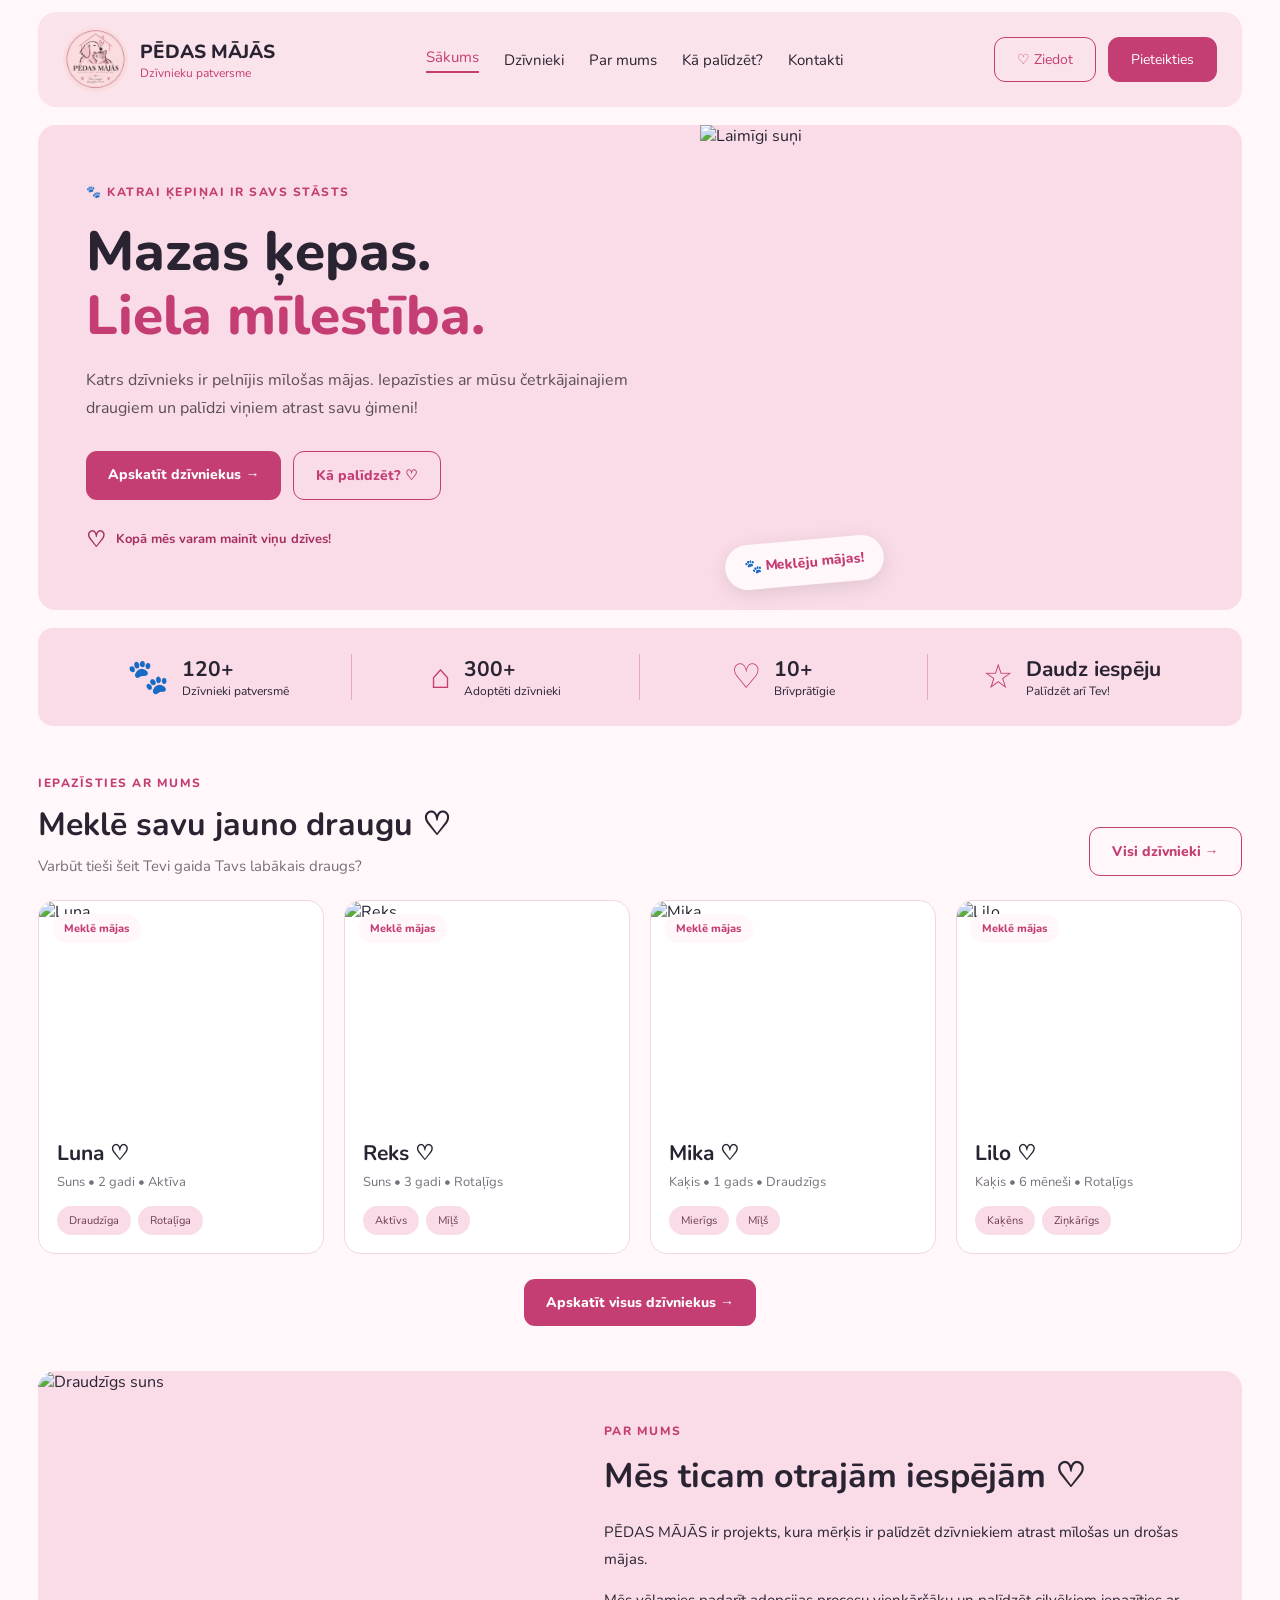
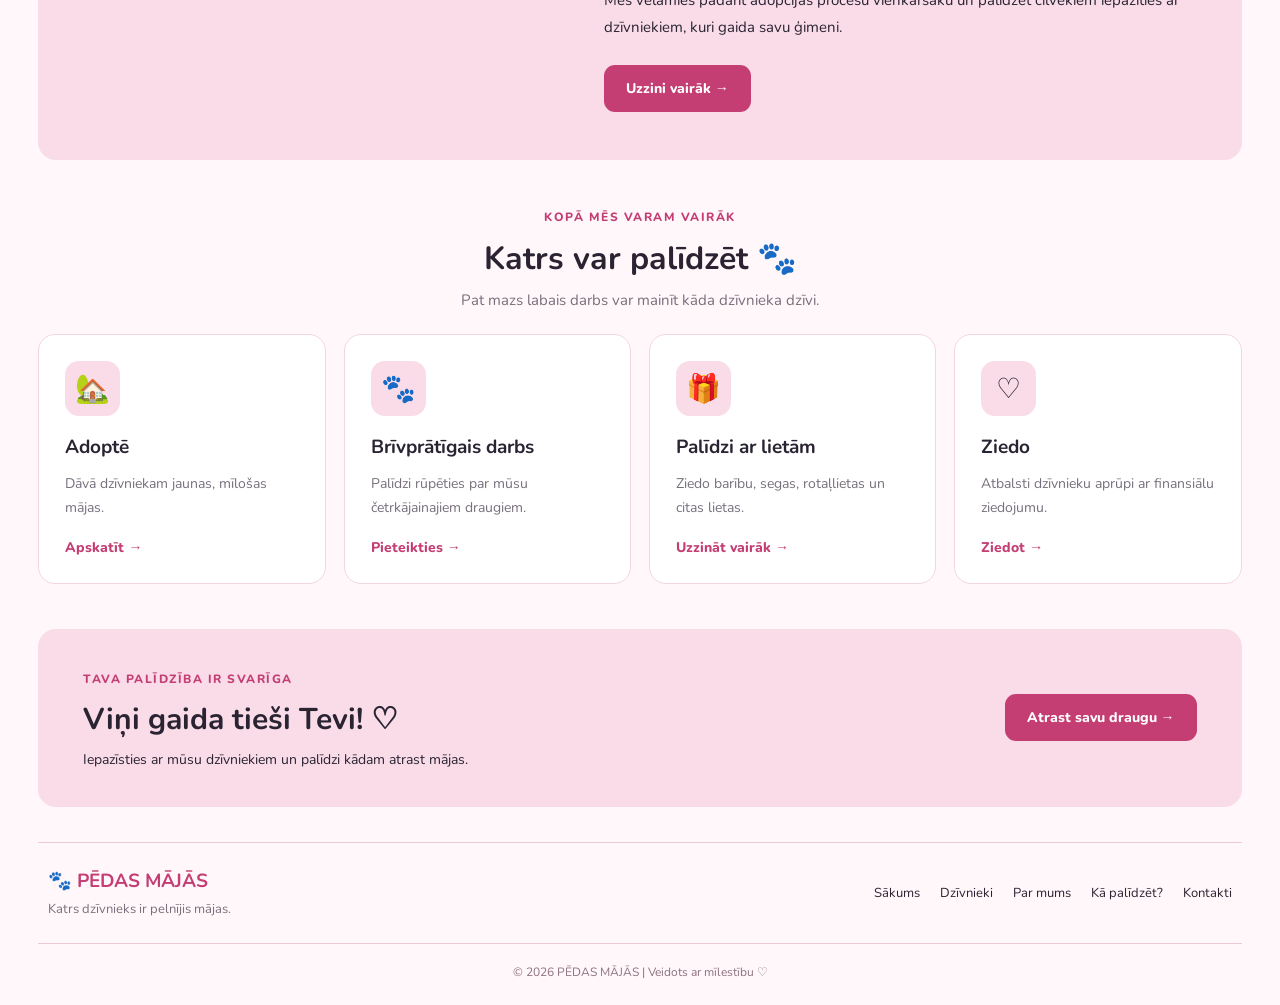
==== commit 6e979ee8: "Vizuāli pilnveidojumi" ====
--- a/index.html
+++ b/index.html
@@ -31,7 +31,7 @@
         </nav>
 
         <div class="header-buttons">
-            <a href="donate.htmlЫ" class="donate">♡ Ziedot</a>
+            <a href="donate.html" class="donate">♡ Ziedot</a>
             <a href="register.html" class="register">Pieteikties</a>
             
         </div>
@@ -90,7 +90,7 @@
         </div>
 
         <div class="stat">
-            <div class="stat-icon">♡</div>
+            <div class="stat-icon">⌂</div>
             <div>
                 <h3>300+</h3>
                 <p>Adoptēti dzīvnieki</p>
@@ -98,7 +98,7 @@
         </div>
 
         <div class="stat">
-            <div class="stat-icon">🤝</div>
+            <div class="stat-icon">♡</div>
             <div>
                 <h3>10+</h3>
                 <p>Brīvprātīgie</p>
--- a/src/style.css
+++ b/src/style.css
@@ -541,7 +541,7 @@
 
 .footer {
     margin-top: 35px;
-    padding: 25px 10px;
+    padding: 25px 0;
     border-top: 1px solid #edc8d8;
 }
 
@@ -551,6 +551,7 @@
     align-items: center;
     gap: 25px;
     padding-bottom: 25px;
+    margin: 0 10px;
 }
 
 .footer-brand h3 {
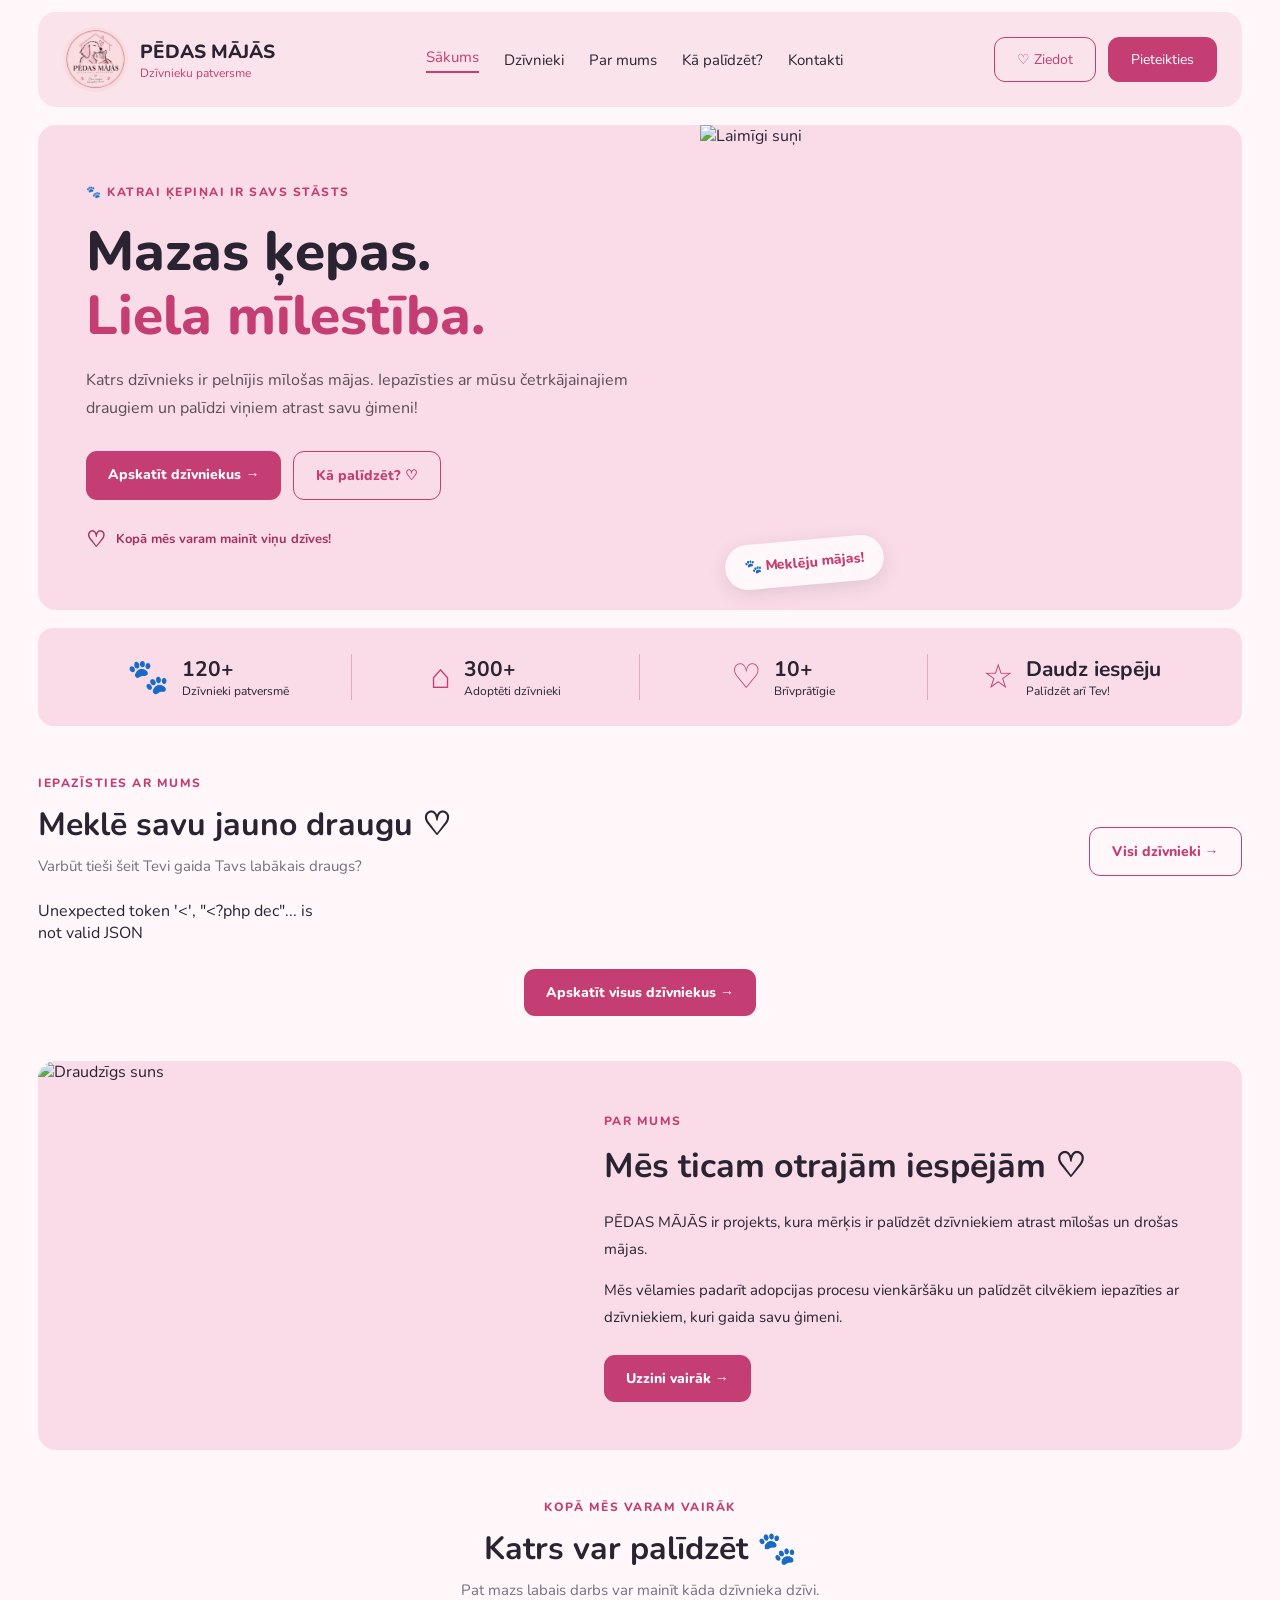
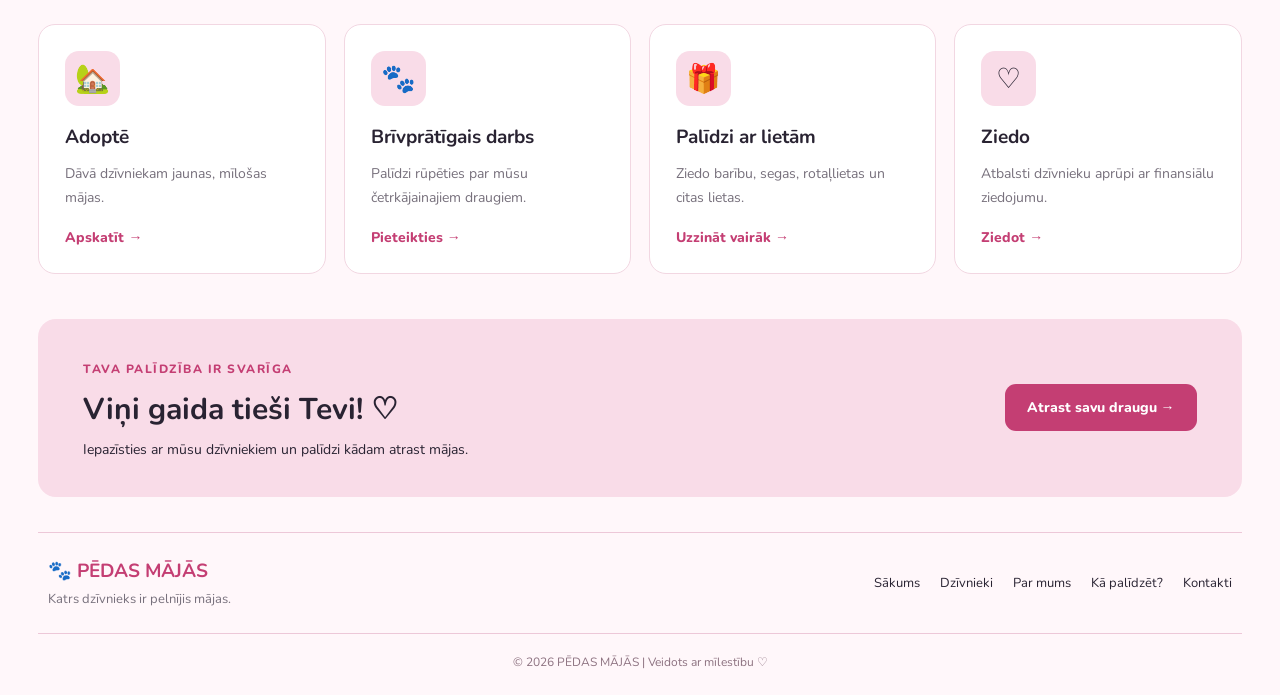
==== commit f68ec33b: "An attempt to save the project" ====
--- a/index.html
+++ b/index.html
@@ -1,345 +1,231 @@
-
-<!DOCTYPE html>
+<!doctype html>
 <html lang="lv">
-<head>
-    <meta charset="UTF-8">
-    <meta name="viewport" content="width=device-width, initial-scale=1.0">
+  <head>
+    <meta charset="UTF-8" />
+    <meta name="viewport" content="width=device-width, initial-scale=1.0" />
     <title>Pēdas Mājās | Dzīvnieku patversme</title>
-    <link rel="icon" href="src/img/logo.jpg">
-    <link rel="stylesheet" href="src/style.css">
-</head>
-<body>
-
-<div class="page">
-
-    <!-- HEADER -->
-    <header class="header">
+    <link rel="icon" href="src/img/logo.jpg" />
+    <link rel="stylesheet" href="src/style.css" />
+  </head>
+  <body>
+    <div class="page">
+      <!-- HEADER -->
+      <header class="header">
         <a href="index.html" class="logo">
-            <img src="src/img/logo.jpg" alt="Pēdas Mājās logo">
-            <div class="logo-text">
-                <h2>PĒDAS MĀJĀS</h2>
-                <p>Dzīvnieku patversme</p>
-            </div>
+          <img src="src/img/logo.jpg" alt="Pēdas Mājās logo" />
+          <div class="logo-text">
+            <h2>PĒDAS MĀJĀS</h2>
+            <p>Dzīvnieku patversme</p>
+          </div>
         </a>
 
         <nav class="navigation">
-            <a href="index.html" class="active">Sākums</a>
+          <a href="index.html" class="active">Sākums</a>
+          <a href="animals.html">Dzīvnieki</a>
+          <a href="about.html">Par mums</a>
+          <a href="help.html">Kā palīdzēt?</a>
+          <a href="kontakti.html">Kontakti</a>
+        </nav>
+
+        <div class="header-buttons">
+          <a href="donate.html" class="donate">♡ Ziedot</a>
+          <a href="register.html?mode=login" class="register">Pieteikties</a>
+        </div>
+      </header>
+
+      <!-- HERO -->
+      <section class="hero">
+        <div class="hero-left">
+          <span class="eyebrow">🐾 KATRAI ĶEPIŅAI IR SAVS STĀSTS</span>
+
+          <h1>
+            Mazas ķepas.<br />
+            <span>Liela mīlestība.</span>
+          </h1>
+
+          <p class="hero-description">
+            Katrs dzīvnieks ir pelnījis mīlošas mājas. Iepazīsties ar mūsu
+            četrkājainajiem draugiem un palīdzi viņiem atrast savu ģimeni!
+          </p>
+
+          <div class="hero-buttons">
+            <a href="animals.html" class="primary-btn">
+              Apskatīt dzīvniekus →
+            </a>
+            <a href="help.html" class="secondary-btn"> Kā palīdzēt? ♡ </a>
+          </div>
+
+          <div class="hero-note">
+            <span>♡</span>
+            Kopā mēs varam mainīt viņu dzīves!
+          </div>
+        </div>
+
+        <div class="hero-right">
+          <img
+            src="https://images.unsplash.com/photo-1548199973-03cce0bbc87b?auto=format&fit=crop&w=1100&q=85"
+            alt="Laimīgi suņi"
+          />
+
+          <div class="hero-sticker">🐾 Meklēju mājas!</div>
+        </div>
+      </section>
+
+      <!-- STATISTICS -->
+      <section class="statistics">
+        <div class="stat">
+          <div class="stat-icon">🐾</div>
+          <div>
+            <h3>120+</h3>
+            <p>Dzīvnieki patversmē</p>
+          </div>
+        </div>
+
+        <div class="stat">
+          <div class="stat-icon">⌂</div>
+          <div>
+            <h3>300+</h3>
+            <p>Adoptēti dzīvnieki</p>
+          </div>
+        </div>
+
+        <div class="stat">
+          <div class="stat-icon">♡</div>
+          <div>
+            <h3>10+</h3>
+            <p>Brīvprātīgie</p>
+          </div>
+        </div>
+
+        <div class="stat">
+          <div class="stat-icon">☆</div>
+          <div>
+            <h3>Daudz iespēju</h3>
+            <p>Palīdzēt arī Tev!</p>
+          </div>
+        </div>
+      </section>
+
+      <!-- ANIMALS -->
+      <section class="animals-section">
+        <div class="section-heading">
+          <div>
+            <span class="eyebrow">IEPAZĪSTIES AR MUMS</span>
+            <h2>Meklē savu jauno draugu ♡</h2>
+            <p>Varbūt tieši šeit Tevi gaida Tavs labākais draugs?</p>
+          </div>
+
+          <a href="animals.html" class="outline-btn"> Visi dzīvnieki → </a>
+        </div>
+
+        <div class="animal-grid">
+          <p>Dzīvnieki tiek ielādēti no patversmes datubāzes...</p>
+        </div>
+
+        <div class="animals-bottom">
+          <a href="animals.html" class="primary-btn">
+            Apskatīt visus dzīvniekus →
+          </a>
+        </div>
+      </section>
+
+      <!-- ABOUT -->
+      <section class="about-preview">
+        <div class="about-image">
+          <img
+            src="https://images.unsplash.com/photo-1552053831-71594a27632d?auto=format&fit=crop&w=900&q=85"
+            alt="Draudzīgs suns"
+          />
+        </div>
+
+        <div class="about-content">
+          <span class="eyebrow">PAR MUMS</span>
+          <h2>Mēs ticam otrajām iespējām ♡</h2>
+          <p>
+            PĒDAS MĀJĀS ir projekts, kura mērķis ir palīdzēt dzīvniekiem atrast
+            mīlošas un drošas mājas.
+          </p>
+          <p>
+            Mēs vēlamies padarīt adopcijas procesu vienkāršāku un palīdzēt
+            cilvēkiem iepazīties ar dzīvniekiem, kuri gaida savu ģimeni.
+          </p>
+          <a href="about.html" class="primary-btn"> Uzzini vairāk → </a>
+        </div>
+      </section>
+
+      <!-- HELP -->
+      <section class="help-section">
+        <div class="section-heading centered">
+          <span class="eyebrow">KOPĀ MĒS VARAM VAIRĀK</span>
+          <h2>Katrs var palīdzēt 🐾</h2>
+          <p>Pat mazs labais darbs var mainīt kāda dzīvnieka dzīvi.</p>
+        </div>
+
+        <div class="help-grid">
+          <div class="help-card">
+            <div class="help-icon">🏡</div>
+            <h3>Adoptē</h3>
+            <p>Dāvā dzīvniekam jaunas, mīlošas mājas.</p>
+            <a href="animals.html">Apskatīt →</a>
+          </div>
+
+          <div class="help-card">
+            <div class="help-icon">🐾</div>
+            <h3>Brīvprātīgais darbs</h3>
+            <p>Palīdzi rūpēties par mūsu četrkājainajiem draugiem.</p>
+            <a href="help.html#volunteer">Pieteikties →</a>
+          </div>
+
+          <div class="help-card">
+            <div class="help-icon">🎁</div>
+            <h3>Palīdzi ar lietām</h3>
+            <p>Ziedo barību, segas, rotaļlietas un citas lietas.</p>
+            <a href="help.html#needs">Uzzināt vairāk →</a>
+          </div>
+
+          <div class="help-card">
+            <div class="help-icon">♡</div>
+            <h3>Ziedo</h3>
+            <p>Atbalsti dzīvnieku aprūpi ar finansiālu ziedojumu.</p>
+            <a href="donate.html">Ziedot →</a>
+          </div>
+        </div>
+      </section>
+
+      <!-- BOTTOM CTA -->
+      <section class="bottom-banner">
+        <div>
+          <span class="eyebrow">TAVA PALĪDZĪBA IR SVARĪGA</span>
+          <h2>Viņi gaida tieši Tevi! ♡</h2>
+          <p>Iepazīsties ar mūsu dzīvniekiem un palīdzi kādam atrast mājas.</p>
+        </div>
+
+        <a href="animals.html" class="primary-btn"> Atrast savu draugu → </a>
+      </section>
+
+      <!-- FOOTER -->
+      <footer class="footer">
+        <div class="footer-top">
+          <div class="footer-brand">
+            <h3>🐾 PĒDAS MĀJĀS</h3>
+            <p>Katrs dzīvnieks ir pelnījis mājas.</p>
+          </div>
+
+          <div class="footer-links">
+            <a href="index.html">Sākums</a>
             <a href="animals.html">Dzīvnieki</a>
             <a href="about.html">Par mums</a>
             <a href="help.html">Kā palīdzēt?</a>
-            <a href="Kontakti.html">Kontakti</a>
-        </nav>
-
-        <div class="header-buttons">
-            <a href="donate.html" class="donate">♡ Ziedot</a>
-            <a href="register.html" class="register">Pieteikties</a>
-            
-        </div>
-    </header>
-
-    <!-- HERO -->
-    <section class="hero">
-        <div class="hero-left">
-            <span class="eyebrow">🐾 KATRAI ĶEPIŅAI IR SAVS STĀSTS</span>
-
-            <h1>
-                Mazas ķepas.<br>
-                <span>Liela mīlestība.</span>
-            </h1>
-
-            <p class="hero-description">
-                Katrs dzīvnieks ir pelnījis mīlošas mājas.
-                Iepazīsties ar mūsu četrkājainajiem draugiem
-                un palīdzi viņiem atrast savu ģimeni!
-            </p>
-
-            <div class="hero-buttons">
-                <a href="animals.html" class="primary-btn">
-                    Apskatīt dzīvniekus →
-                </a>
-                <a href="help.html" class="secondary-btn">
-                    Kā palīdzēt? ♡
-                </a>
-            </div>
-
-            <div class="hero-note">
-                <span>♡</span>
-                Kopā mēs varam mainīt viņu dzīves!
-            </div>
-        </div>
-
-        <div class="hero-right">
-            <img
-                src="https://images.unsplash.com/photo-1548199973-03cce0bbc87b?auto=format&fit=crop&w=1100&q=85"
-                alt="Laimīgi suņi">
-
-            <div class="hero-sticker">
-                🐾 Meklēju mājas!
-            </div>
-        </div>
-    </section>
-
-    <!-- STATISTICS -->
-    <section class="statistics">
-        <div class="stat">
-            <div class="stat-icon">🐾</div>
-            <div>
-                <h3>120+</h3>
-                <p>Dzīvnieki patversmē</p>
-            </div>
-        </div>
-
-        <div class="stat">
-            <div class="stat-icon">⌂</div>
-            <div>
-                <h3>300+</h3>
-                <p>Adoptēti dzīvnieki</p>
-            </div>
-        </div>
-
-        <div class="stat">
-            <div class="stat-icon">♡</div>
-            <div>
-                <h3>10+</h3>
-                <p>Brīvprātīgie</p>
-            </div>
-        </div>
-
-        <div class="stat">
-            <div class="stat-icon">☆</div>
-            <div>
-                <h3>Daudz iespēju</h3>
-                <p>Palīdzēt arī Tev!</p>
-            </div>
-        </div>
-    </section>
-
-    <!-- ANIMALS -->
-    <section class="animals-section">
-
-        <div class="section-heading">
-            <div>
-                <span class="eyebrow">IEPAZĪSTIES AR MUMS</span>
-                <h2>Meklē savu jauno draugu ♡</h2>
-                <p>
-                    Varbūt tieši šeit Tevi gaida Tavs
-                    labākais draugs?
-                </p>
-            </div>
-
-            <a href="animals.html" class="outline-btn">
-                Visi dzīvnieki →
-            </a>
-        </div>
-
-        <div class="animal-grid">
-
-            <!-- LUNA -->
-            <article class="animal-card">
-                <div class="animal-image">
-                    <img
-                        src="https://images.unsplash.com/photo-1558788353-f76d92427f16?auto=format&fit=crop&w=600&q=85"
-                        alt="Luna">
-                    <span class="animal-badge">Meklē mājas</span>
-                </div>
-
-                <div class="animal-info">
-                    <h3>Luna ♡</h3>
-                    <p>Suns • 2 gadi • Aktīva</p>
-                    <div class="animal-tags">
-                        <span>Draudzīga</span>
-                        <span>Rotaļīga</span>
-                    </div>
-                </div>
-            </article>
-
-            <!-- REKS -->
-            <article class="animal-card">
-                <div class="animal-image">
-                    <img
-                        src="https://images.unsplash.com/photo-1561037404-61cd46aa615b?auto=format&fit=crop&w=600&q=85"
-                        alt="Reks">
-                    <span class="animal-badge">Meklē mājas</span>
-                </div>
-
-                <div class="animal-info">
-                    <h3>Reks ♡</h3>
-                    <p>Suns • 3 gadi • Rotaļīgs</p>
-                    <div class="animal-tags">
-                        <span>Aktīvs</span>
-                        <span>Mīļš</span>
-                    </div>
-                </div>
-            </article>
-
-            <!-- MIKA -->
-            <article class="animal-card">
-                <div class="animal-image">
-                    <img
-                        src="https://images.unsplash.com/photo-1573865526739-10659fec78a5?auto=format&fit=crop&w=600&q=85"
-                        alt="Mika">
-                    <span class="animal-badge">Meklē mājas</span>
-                </div>
-
-                <div class="animal-info">
-                    <h3>Mika ♡</h3>
-                    <p>Kaķis • 1 gads • Draudzīgs</p>
-                    <div class="animal-tags">
-                        <span>Mierīgs</span>
-                        <span>Mīļš</span>
-                    </div>
-                </div>
-            </article>
-
-            <!-- LILO -->
-            <article class="animal-card">
-                <div class="animal-image">
-                    <img
-                        src="https://images.unsplash.com/photo-1574158622682-e40e69881006?auto=format&fit=crop&w=600&q=85"
-                        alt="Lilo">
-                    <span class="animal-badge">Meklē mājas</span>
-                </div>
-
-                <div class="animal-info">
-                    <h3>Lilo ♡</h3>
-                    <p>Kaķis • 6 mēneši • Rotaļīgs</p>
-                    <div class="animal-tags">
-                        <span>Kaķēns</span>
-                        <span>Ziņkārīgs</span>
-                    </div>
-                </div>
-            </article>
-
-        </div>
-
-        <div class="animals-bottom">
-            <a href="animals.html" class="primary-btn">
-                Apskatīt visus dzīvniekus →
-            </a>
-        </div>
-    </section>
-
-    <!-- ABOUT -->
-    <section class="about-preview">
-        <div class="about-image">
-            <img
-                src="https://images.unsplash.com/photo-1552053831-71594a27632d?auto=format&fit=crop&w=900&q=85"
-                alt="Draudzīgs suns">
-        </div>
-
-        <div class="about-content">
-            <span class="eyebrow">PAR MUMS</span>
-            <h2>Mēs ticam otrajām iespējām ♡</h2>
-            <p>
-                PĒDAS MĀJĀS ir projekts, kura mērķis
-                ir palīdzēt dzīvniekiem atrast
-                mīlošas un drošas mājas.
-            </p>
-            <p>
-                Mēs vēlamies padarīt adopcijas procesu
-                vienkāršāku un palīdzēt cilvēkiem
-                iepazīties ar dzīvniekiem, kuri
-                gaida savu ģimeni.
-            </p>
-            <a href="about.html" class="primary-btn">
-                Uzzini vairāk →
-            </a>
-        </div>
-    </section>
-
-    <!-- HELP -->
-    <section class="help-section">
-        <div class="section-heading centered">
-            <span class="eyebrow">KOPĀ MĒS VARAM VAIRĀK</span>
-            <h2>Katrs var palīdzēt 🐾</h2>
-            <p>
-                Pat mazs labais darbs var mainīt
-                kāda dzīvnieka dzīvi.
-            </p>
-        </div>
-
-        <div class="help-grid">
-            <div class="help-card">
-                <div class="help-icon">🏡</div>
-                <h3>Adoptē</h3>
-                <p>
-                    Dāvā dzīvniekam jaunas,
-                    mīlošas mājas.
-                </p>
-                <a href="animals.html">Apskatīt →</a>
-            </div>
-
-            <div class="help-card">
-                <div class="help-icon">🐾</div>
-                <h3>Brīvprātīgais darbs</h3>
-                <p>
-                    Palīdzi rūpēties par
-                    mūsu četrkājainajiem draugiem.
-                </p>
-                <a href="help.html#volunteer">Pieteikties →</a>
-            </div>
-
-            <div class="help-card">
-                <div class="help-icon">🎁</div>
-                <h3>Palīdzi ar lietām</h3>
-                <p>
-                    Ziedo barību, segas,
-                    rotaļlietas un citas lietas.
-                </p>
-                <a href="help.html#needs">Uzzināt vairāk →</a>
-            </div>
-
-            <div class="help-card">
-                <div class="help-icon">♡</div>
-                <h3>Ziedo</h3>
-                <p>
-                    Atbalsti dzīvnieku aprūpi
-                    ar finansiālu ziedojumu.
-                </p>
-                <a href="donate.html">Ziedot →</a>
-            </div>
-        </div>
-    </section>
-
-    <!-- BOTTOM CTA -->
-    <section class="bottom-banner">
-        <div>
-            <span class="eyebrow">TAVA PALĪDZĪBA IR SVARĪGA</span>
-            <h2>Viņi gaida tieši Tevi! ♡</h2>
-            <p>
-                Iepazīsties ar mūsu dzīvniekiem
-                un palīdzi kādam atrast mājas.
-            </p>
-        </div>
-
-        <a href="animals.html" class="primary-btn">
-            Atrast savu draugu →
-        </a>
-    </section>
-
-    <!-- FOOTER -->
-    <footer class="footer">
-        <div class="footer-top">
-            <div class="footer-brand">
-                <h3>🐾 PĒDAS MĀJĀS</h3>
-                <p>Katrs dzīvnieks ir pelnījis mājas.</p>
-            </div>
-
-            <div class="footer-links">
-                <a href="index.html">Sākums</a>
-                <a href="animals.html">Dzīvnieki</a>
-                <a href="about.html">Par mums</a>
-                <a href="help.html">Kā palīdzēt?</a>
-                <a href="Kontakti.html">Kontakti</a>
-            </div>
+            <a href="kontakti.html">Kontakti</a>
+          </div>
         </div>
 
         <div class="footer-bottom">
-            © 2026 PĒDAS MĀJĀS | Veidots ar mīlestību ♡
-        </div>
-    </footer>
-
-</div>
-
-</body>
+          © 2026 PĒDAS MĀJĀS | Veidots ar mīlestību ♡
+        </div>
+      </footer>
+    </div>
+    <script src="src/js/animals.js" defer></script>
+    <script src="src/js/register.js"></script>
+  </body>
 </html>
--- a/src/style.css
+++ b/src/style.css
@@ -1,141 +1,140 @@
-
-@import url('https://fonts.googleapis.com/css2?family=Nunito:wght@400;500;600;700;800&display=swap');
+@import url("https://fonts.googleapis.com/css2?family=Nunito:wght@400;500;600;700;800&display=swap");
 
 :root {
-    --pink: #c43e73;
-    --pink-dark: #a72f60;
-    --pink-light: #f9dce8;
-    --pink-soft: #fff0f5;
-    --text: #292332;
-    --muted: #77707c;
+  --pink: #c43e73;
+  --pink-dark: #a72f60;
+  --pink-light: #f9dce8;
+  --pink-soft: #fff0f5;
+  --text: #292332;
+  --muted: #77707c;
 }
 
 * {
-    margin: 0;
-    padding: 0;
-    box-sizing: border-box;
+  margin: 0;
+  padding: 0;
+  box-sizing: border-box;
 }
 
 html {
-    scroll-behavior: smooth;
+  scroll-behavior: smooth;
 }
 
 body {
-    background: #fff7fa;
-    font-family: 'Nunito', sans-serif;
-    color: var(--text);
+  background: #fff7fa;
+  font-family: "Nunito", sans-serif;
+  color: var(--text);
 }
 
 button {
-    font-family: inherit;
-    cursor: pointer;
+  font-family: inherit;
+  cursor: pointer;
 }
 
 .page {
-    width: 94%;
-    max-width: 1500px;
-    margin: auto;
+  width: 94%;
+  max-width: 1500px;
+  margin: auto;
 }
 
 a {
-    transition: 0.2s;
+  transition: 0.2s;
 }
 
 /* HEADER */
 
 .header {
-    background: #fbe3ec;
-    display: flex;
-    align-items: center;
-    justify-content: space-between;
-    gap: 20px;
-    padding: 15px 25px;
-    margin: 12px 0 18px;
-    border-radius: 18px;
+  background: #fbe3ec;
+  display: flex;
+  align-items: center;
+  justify-content: space-between;
+  gap: 20px;
+  padding: 15px 25px;
+  margin: 12px 0 18px;
+  border-radius: 18px;
 }
 
 .logo {
-    display: flex;
-    align-items: center;
-    gap: 12px;
-    color: var(--text);
-    text-decoration: none;
-    flex-shrink: 0;
+  display: flex;
+  align-items: center;
+  gap: 12px;
+  color: var(--text);
+  text-decoration: none;
+  flex-shrink: 0;
 }
 
 .logo img {
-    width: 65px;
-    height: 65px;
-    border-radius: 50%;
-    object-fit: cover;
+  width: 65px;
+  height: 65px;
+  border-radius: 50%;
+  object-fit: cover;
 }
 
 .logo h2 {
-    font-size: 19px;
-    font-weight: 800;
+  font-size: 19px;
+  font-weight: 800;
 }
 
 .logo p {
-    color: var(--pink);
-    font-size: 12px;
+  color: var(--pink);
+  font-size: 12px;
 }
 
 .navigation {
-    display: flex;
-    align-items: center;
-    gap: 25px;
-    flex-wrap: wrap;
+  display: flex;
+  align-items: center;
+  gap: 25px;
+  flex-wrap: wrap;
 }
 
 .navigation a {
-    color: var(--text);
-    text-decoration: none;
-    font-size: 15px;
-    white-space: nowrap;
+  color: var(--text);
+  text-decoration: none;
+  font-size: 15px;
+  white-space: nowrap;
 }
 
 .navigation a:hover,
 .navigation a.active {
-    color: var(--pink);
+  color: var(--pink);
 }
 
 .navigation a.active {
-    border-bottom: 2px solid var(--pink);
-    padding-bottom: 4px;
+  border-bottom: 2px solid var(--pink);
+  padding-bottom: 4px;
 }
 
 .header-buttons {
-    display: flex;
-    gap: 12px;
+  display: flex;
+  gap: 12px;
 }
 
 .donate,
 .register {
-    border-radius: 11px;
-    padding: 12px 22px;
-    white-space: nowrap;
-    font-size: 14px;
-    text-decoration: none;
+  border-radius: 11px;
+  padding: 12px 22px;
+  white-space: nowrap;
+  font-size: 14px;
+  text-decoration: none;
 }
 
 .donate {
-    color: var(--pink);
-    background: transparent;
-    border: 1px solid var(--pink);
+  color: var(--pink);
+  background: transparent;
+  border: 1px solid var(--pink);
 }
 
 .donate:hover {
-    background: white;
+  background: white;
 }
 
 .register {
-    background: var(--pink);
-    color: white;
-    border: 1px solid var(--pink);
+  background: var(--pink);
+  color: white;
+  border: 1px solid var(--pink);
 }
 
 .register:hover {
-    background: var(--pink-dark);
+  background: var(--pink-dark);
 }
 
 /* BUTTONS */
@@ -143,549 +142,551 @@
 .primary-btn,
 .secondary-btn,
 .outline-btn {
-    display: inline-block;
-    text-decoration: none;
-    padding: 14px 22px;
-    border-radius: 11px;
-    font-size: 14px;
-    font-weight: 800;
-    text-align: center;
+  display: inline-block;
+  text-decoration: none;
+  padding: 14px 22px;
+  border-radius: 11px;
+  font-size: 14px;
+  font-weight: 800;
+  text-align: center;
 }
 
 .primary-btn {
-    background: var(--pink);
-    color: white;
+  background: var(--pink);
+  color: white;
 }
 
 .primary-btn:hover {
-    background: var(--pink-dark);
-    transform: translateY(-2px);
+  background: var(--pink-dark);
+  transform: translateY(-2px);
 }
 
 .secondary-btn,
 .outline-btn {
-    background: transparent;
-    color: var(--pink);
-    border: 1px solid var(--pink);
+  background: transparent;
+  color: var(--pink);
+  border: 1px solid var(--pink);
 }
 
 .secondary-btn:hover,
 .outline-btn:hover {
-    background: white;
+  background: white;
 }
 
 /* HERO */
 
 .hero {
-    display: grid;
-    grid-template-columns: 55% 45%;
-    background: var(--pink-light);
-    border-radius: 18px;
-    overflow: hidden;
-    min-height: 400px;
+  display: grid;
+  grid-template-columns: 55% 45%;
+  background: var(--pink-light);
+  border-radius: 18px;
+  overflow: hidden;
+  min-height: 400px;
 }
 
 .hero-left {
-    padding: 55px 48px;
-    align-self: center;
+  padding: 55px 48px;
+  align-self: center;
 }
 
 .eyebrow {
-    color: var(--pink);
-    font-size: 12px;
-    font-weight: 800;
-    letter-spacing: 1.5px;
+  color: var(--pink);
+  font-size: 12px;
+  font-weight: 800;
+  letter-spacing: 1.5px;
 }
 
 .hero h1 {
-    font-size: clamp(38px, 4.3vw, 60px);
-    line-height: 1.16;
-    margin: 18px 0;
-    font-weight: 800;
+  font-size: clamp(38px, 4.3vw, 60px);
+  line-height: 1.16;
+  margin: 18px 0;
+  font-weight: 800;
 }
 
 .hero h1 span {
-    color: var(--pink);
+  color: var(--pink);
 }
 
 .hero-description {
-    font-size: 16px;
-    line-height: 1.8;
-    max-width: 570px;
-    color: #5b4c58;
+  font-size: 16px;
+  line-height: 1.8;
+  max-width: 570px;
+  color: #5b4c58;
 }
 
 .hero-buttons {
-    display: flex;
+  display: flex;
+  gap: 12px;
+  flex-wrap: wrap;
+  margin-top: 28px;
+}
+
+.hero-note {
+  margin-top: 25px;
+  font-size: 13px;
+  color: var(--pink-dark);
+  font-weight: 700;
+}
+
+.hero-note span {
+  font-size: 22px;
+  vertical-align: middle;
+  margin-right: 6px;
+}
+
+.hero-right {
+  position: relative;
+  min-height: 400px;
+}
+
+.hero-right img {
+  width: 100%;
+  height: 100%;
+  object-fit: cover;
+  display: block;
+}
+
+.hero-sticker {
+  position: absolute;
+  bottom: 25px;
+  left: 25px;
+  background: #fff7fa;
+  padding: 13px 19px;
+  border-radius: 30px;
+  color: var(--pink);
+  font-size: 14px;
+  font-weight: 800;
+  transform: rotate(-5deg);
+  box-shadow: 0 5px 20px rgba(0, 0, 0, 0.1);
+}
+
+/* STATISTICS */
+
+.statistics {
+  display: grid;
+  grid-template-columns: repeat(4, 1fr);
+  background: var(--pink-light);
+  border-radius: 15px;
+  margin-top: 18px;
+  padding: 26px;
+}
+
+.stat {
+  display: flex;
+  align-items: center;
+  justify-content: center;
+  gap: 13px;
+  border-right: 1px solid #e9a9c2;
+}
+
+.stat:last-child {
+  border-right: none;
+}
+
+.stat-icon {
+  font-size: 34px;
+  color: var(--pink);
+}
+
+.stat h3 {
+  font-size: 21px;
+}
+
+.stat p {
+  font-size: 12px;
+}
+
+/* SECTION HEADINGS */
+
+.section-heading {
+  display: flex;
+  align-items: end;
+  justify-content: space-between;
+  gap: 20px;
+  margin-bottom: 24px;
+}
+
+.section-heading h2 {
+  font-size: 32px;
+  margin: 10px 0;
+}
+
+.section-heading p {
+  font-size: 15px;
+  color: var(--muted);
+}
+
+.centered {
+  display: block;
+  text-align: center;
+}
+
+/* ANIMALS */
+
+.animals-section {
+  margin-top: 45px;
+}
+
+.animal-grid {
+  display: grid;
+  grid-template-columns: repeat(4, 1fr);
+  gap: 20px;
+}
+
+.animal-card {
+  background: white;
+  border-radius: 17px;
+  overflow: hidden;
+  border: 1px solid #f2d7e2;
+  transition:
+    transform 0.2s,
+    box-shadow 0.2s;
+}
+
+.animal-card:hover {
+  transform: translateY(-5px);
+  box-shadow: 0 10px 25px rgba(180, 65, 110, 0.12);
+}
+
+.animal-image {
+  height: 220px;
+  position: relative;
+  overflow: hidden;
+}
+
+.animal-image img {
+  width: 100%;
+  height: 100%;
+  object-fit: cover;
+  display: block;
+  transition: transform 0.3s;
+}
+
+.animal-card:hover img {
+  transform: scale(1.05);
+}
+
+.animal-badge {
+  position: absolute;
+  top: 13px;
+  left: 13px;
+  background: #fff7fa;
+  color: var(--pink);
+  border-radius: 20px;
+  padding: 7px 12px;
+  font-size: 11px;
+  font-weight: 800;
+}
+
+.animal-info {
+  padding: 18px;
+}
+
+.animal-info h3 {
+  font-size: 21px;
+  margin-bottom: 6px;
+}
+
+.animal-info p {
+  font-size: 13px;
+  color: var(--muted);
+}
+
+.animal-tags {
+  display: flex;
+  flex-wrap: wrap;
+  gap: 7px;
+  margin-top: 15px;
+}
+
+.animal-tags span {
+  background: var(--pink-light);
+  color: #6d3c51;
+  border-radius: 20px;
+  padding: 7px 12px;
+  font-size: 11px;
+}
+
+.animals-bottom {
+  text-align: center;
+  margin-top: 25px;
+}
+
+/* ABOUT PREVIEW */
+
+.about-preview {
+  display: grid;
+  grid-template-columns: 43% 57%;
+  background: var(--pink-light);
+  border-radius: 18px;
+  overflow: hidden;
+  margin-top: 45px;
+}
+
+.about-image {
+  min-height: 330px;
+}
+
+.about-image img {
+  width: 100%;
+  height: 100%;
+  object-fit: cover;
+  display: block;
+}
+
+.about-content {
+  padding: 48px;
+  align-self: center;
+}
+
+.about-content h2 {
+  font-size: 34px;
+  margin: 12px 0 20px;
+}
+
+.about-content p {
+  font-size: 15px;
+  line-height: 1.8;
+  margin-bottom: 14px;
+}
+
+.about-content .primary-btn {
+  margin-top: 10px;
+}
+
+/* HELP */
+
+.help-section {
+  margin-top: 45px;
+}
+
+.help-grid {
+  display: grid;
+  grid-template-columns: repeat(4, 1fr);
+  gap: 18px;
+}
+
+.help-card {
+  background: white;
+  border: 1px solid #f2d7e2;
+  border-radius: 17px;
+  padding: 26px;
+  min-height: 235px;
+  display: flex;
+  flex-direction: column;
+  transition: transform 0.2s;
+}
+
+.help-card:hover {
+  transform: translateY(-5px);
+}
+
+.help-icon {
+  width: 55px;
+  height: 55px;
+  display: grid;
+  place-items: center;
+  background: var(--pink-light);
+  border-radius: 14px;
+  font-size: 28px;
+  margin-bottom: 18px;
+}
+
+.help-card h3 {
+  font-size: 19px;
+  margin-bottom: 12px;
+}
+
+.help-card p {
+  color: var(--muted);
+  font-size: 14px;
+  line-height: 1.7;
+  margin-bottom: 18px;
+}
+
+.help-card a {
+  margin-top: auto;
+  color: var(--pink);
+  text-decoration: none;
+  font-weight: 800;
+  font-size: 14px;
+}
+
+.help-card a:hover {
+  text-decoration: underline;
+}
+
+/* BOTTOM BANNER */
+
+.bottom-banner {
+  margin-top: 45px;
+  background: var(--pink-light);
+  padding: 38px 45px;
+  border-radius: 18px;
+  display: flex;
+  justify-content: space-between;
+  align-items: center;
+  gap: 25px;
+}
+
+.bottom-banner h2 {
+  font-size: 30px;
+  margin: 10px 0;
+}
+
+.bottom-banner p {
+  font-size: 14px;
+}
+
+/* FOOTER */
+
+.footer {
+  margin-top: 35px;
+  padding: 25px 0;
+  border-top: 1px solid #edc8d8;
+}
+
+.footer-top {
+  display: flex;
+  justify-content: space-between;
+  align-items: center;
+  gap: 25px;
+  padding-bottom: 25px;
+  margin: 0 10px;
+}
+
+.footer-brand h3 {
+  font-size: 19px;
+  color: var(--pink);
+  margin-bottom: 6px;
+}
+
+.footer-brand p {
+  font-size: 13px;
+  color: var(--muted);
+}
+
+.footer-links {
+  display: flex;
+  flex-wrap: wrap;
+  gap: 20px;
+}
+
+.footer-links a {
+  color: var(--text);
+  text-decoration: none;
+  font-size: 13px;
+}
+
+.footer-links a:hover {
+  color: var(--pink);
+}
+
+.footer-bottom {
+  text-align: center;
+  padding-top: 20px;
+  border-top: 1px solid #edc8d8;
+  font-size: 12px;
+  color: #8d7280;
+}
+
+/* TABLET */
+
+@media (max-width: 1150px) {
+  .header {
+    flex-wrap: wrap;
+    justify-content: center;
+  }
+
+  .animal-grid,
+  .help-grid {
+    grid-template-columns: repeat(2, 1fr);
+  }
+}
+
+/* MOBILE */
+
+@media (max-width: 750px) {
+  .page {
+    width: 96%;
+  }
+
+  .header {
+    padding: 15px;
+  }
+
+  .navigation {
+    justify-content: center;
     gap: 12px;
-    flex-wrap: wrap;
-    margin-top: 28px;
-}
-
-.hero-note {
-    margin-top: 25px;
-    font-size: 13px;
-    color: var(--pink-dark);
-    font-weight: 700;
-}
-
-.hero-note span {
-    font-size: 22px;
-    vertical-align: middle;
-    margin-right: 6px;
-}
-
-.hero-right {
-    position: relative;
-    min-height: 400px;
-}
-
-.hero-right img {
-    width: 100%;
-    height: 100%;
-    object-fit: cover;
-    display: block;
-}
-
-.hero-sticker {
-    position: absolute;
-    bottom: 25px;
-    left: 25px;
-    background: #fff7fa;
-    padding: 13px 19px;
-    border-radius: 30px;
-    color: var(--pink);
-    font-size: 14px;
-    font-weight: 800;
-    transform: rotate(-5deg);
-    box-shadow: 0 5px 20px rgba(0,0,0,0.1);
-}
-
-/* STATISTICS */
-
-.statistics {
-    display: grid;
-    grid-template-columns: repeat(4, 1fr);
-    background: var(--pink-light);
-    border-radius: 15px;
-    margin-top: 18px;
-    padding: 26px;
-}
-
-.stat {
-    display: flex;
-    align-items: center;
-    justify-content: center;
-    gap: 13px;
-    border-right: 1px solid #e9a9c2;
-}
-
-.stat:last-child {
-    border-right: none;
-}
-
-.stat-icon {
+  }
+
+  .hero {
+    grid-template-columns: 1fr;
+  }
+
+  .hero-left {
+    padding: 35px 25px;
+  }
+
+  .hero h1 {
+    font-size: 40px;
+  }
+
+  .hero-right {
+    min-height: 270px;
+    height: 270px;
+  }
+
+  .statistics {
+    grid-template-columns: repeat(2, 1fr);
+    gap: 25px;
+  }
+
+  .stat {
+    border: none;
+  }
+
+  .section-heading {
+    align-items: flex-start;
+    flex-direction: column;
+  }
+
+  .about-preview {
+    grid-template-columns: 1fr;
+  }
+
+  .about-image {
+    height: 250px;
+    min-height: 250px;
+  }
+
+  .about-content {
+    padding: 30px 25px;
+  }
+
+  .bottom-banner {
+    flex-direction: column;
+    align-items: flex-start;
+    padding: 30px 25px;
+  }
+
+  .footer-top {
+    flex-direction: column;
+    align-items: flex-start;
+  }
+}
+
+@media (max-width: 480px) {
+  .animal-grid,
+  .help-grid {
+    grid-template-columns: 1fr;
+  }
+
+  .hero h1 {
     font-size: 34px;
-    color: var(--pink);
-}
-
-.stat h3 {
-    font-size: 21px;
-}
-
-.stat p {
-    font-size: 12px;
-}
-
-/* SECTION HEADINGS */
-
-.section-heading {
-    display: flex;
-    align-items: end;
-    justify-content: space-between;
-    gap: 20px;
-    margin-bottom: 24px;
-}
-
-.section-heading h2 {
-    font-size: 32px;
-    margin: 10px 0;
-}
-
-.section-heading p {
-    font-size: 15px;
-    color: var(--muted);
-}
-
-.centered {
-    display: block;
-    text-align: center;
-}
-
-/* ANIMALS */
-
-.animals-section {
-    margin-top: 45px;
-}
-
-.animal-grid {
-    display: grid;
-    grid-template-columns: repeat(4, 1fr);
-    gap: 20px;
-}
-
-.animal-card {
-    background: white;
-    border-radius: 17px;
-    overflow: hidden;
-    border: 1px solid #f2d7e2;
-    transition: transform 0.2s, box-shadow 0.2s;
-}
-
-.animal-card:hover {
-    transform: translateY(-5px);
-    box-shadow: 0 10px 25px rgba(180,65,110,0.12);
-}
-
-.animal-image {
-    height: 220px;
-    position: relative;
-    overflow: hidden;
-}
-
-.animal-image img {
-    width: 100%;
-    height: 100%;
-    object-fit: cover;
-    display: block;
-    transition: transform 0.3s;
-}
-
-.animal-card:hover img {
-    transform: scale(1.05);
-}
-
-.animal-badge {
-    position: absolute;
-    top: 13px;
-    left: 13px;
-    background: #fff7fa;
-    color: var(--pink);
-    border-radius: 20px;
-    padding: 7px 12px;
-    font-size: 11px;
-    font-weight: 800;
-}
-
-.animal-info {
-    padding: 18px;
-}
-
-.animal-info h3 {
-    font-size: 21px;
-    margin-bottom: 6px;
-}
-
-.animal-info p {
-    font-size: 13px;
-    color: var(--muted);
-}
-
-.animal-tags {
-    display: flex;
-    flex-wrap: wrap;
-    gap: 7px;
-    margin-top: 15px;
-}
-
-.animal-tags span {
-    background: var(--pink-light);
-    color: #6d3c51;
-    border-radius: 20px;
-    padding: 7px 12px;
-    font-size: 11px;
-}
-
-.animals-bottom {
-    text-align: center;
-    margin-top: 25px;
-}
-
-/* ABOUT PREVIEW */
-
-.about-preview {
-    display: grid;
-    grid-template-columns: 43% 57%;
-    background: var(--pink-light);
-    border-radius: 18px;
-    overflow: hidden;
-    margin-top: 45px;
-}
-
-.about-image {
-    min-height: 330px;
-}
-
-.about-image img {
-    width: 100%;
-    height: 100%;
-    object-fit: cover;
-    display: block;
-}
-
-.about-content {
-    padding: 48px;
-    align-self: center;
-}
-
-.about-content h2 {
-    font-size: 34px;
-    margin: 12px 0 20px;
-}
-
-.about-content p {
-    font-size: 15px;
-    line-height: 1.8;
-    margin-bottom: 14px;
-}
-
-.about-content .primary-btn {
-    margin-top: 10px;
-}
-
-/* HELP */
-
-.help-section {
-    margin-top: 45px;
-}
-
-.help-grid {
-    display: grid;
-    grid-template-columns: repeat(4, 1fr);
-    gap: 18px;
-}
-
-.help-card {
-    background: white;
-    border: 1px solid #f2d7e2;
-    border-radius: 17px;
-    padding: 26px;
-    min-height: 235px;
-    display: flex;
-    flex-direction: column;
-    transition: transform 0.2s;
-}
-
-.help-card:hover {
-    transform: translateY(-5px);
-}
-
-.help-icon {
-    width: 55px;
-    height: 55px;
-    display: grid;
-    place-items: center;
-    background: var(--pink-light);
-    border-radius: 14px;
-    font-size: 28px;
-    margin-bottom: 18px;
-}
-
-.help-card h3 {
-    font-size: 19px;
-    margin-bottom: 12px;
-}
-
-.help-card p {
-    color: var(--muted);
-    font-size: 14px;
-    line-height: 1.7;
-    margin-bottom: 18px;
-}
-
-.help-card a {
-    margin-top: auto;
-    color: var(--pink);
-    text-decoration: none;
-    font-weight: 800;
-    font-size: 14px;
-}
-
-.help-card a:hover {
-    text-decoration: underline;
-}
-
-/* BOTTOM BANNER */
-
-.bottom-banner {
-    margin-top: 45px;
-    background: var(--pink-light);
-    padding: 38px 45px;
-    border-radius: 18px;
-    display: flex;
-    justify-content: space-between;
-    align-items: center;
-    gap: 25px;
-}
-
-.bottom-banner h2 {
-    font-size: 30px;
-    margin: 10px 0;
-}
-
-.bottom-banner p {
-    font-size: 14px;
-}
-
-/* FOOTER */
-
-.footer {
-    margin-top: 35px;
-    padding: 25px 0;
-    border-top: 1px solid #edc8d8;
-}
-
-.footer-top {
-    display: flex;
-    justify-content: space-between;
-    align-items: center;
-    gap: 25px;
-    padding-bottom: 25px;
-    margin: 0 10px;
-}
-
-.footer-brand h3 {
-    font-size: 19px;
-    color: var(--pink);
-    margin-bottom: 6px;
-}
-
-.footer-brand p {
-    font-size: 13px;
-    color: var(--muted);
-}
-
-.footer-links {
-    display: flex;
-    flex-wrap: wrap;
-    gap: 20px;
-}
-
-.footer-links a {
-    color: var(--text);
-    text-decoration: none;
-    font-size: 13px;
-}
-
-.footer-links a:hover {
-    color: var(--pink);
-}
-
-.footer-bottom {
-    text-align: center;
-    padding-top: 20px;
-    border-top: 1px solid #edc8d8;
-    font-size: 12px;
-    color: #8d7280;
-}
-
-/* TABLET */
-
-@media (max-width: 1150px) {
-    .header {
-        flex-wrap: wrap;
-        justify-content: center;
-    }
-
-    .animal-grid,
-    .help-grid {
-        grid-template-columns: repeat(2, 1fr);
-    }
-}
-
-/* MOBILE */
-
-@media (max-width: 750px) {
-    .page {
-        width: 96%;
-    }
-
-    .header {
-        padding: 15px;
-    }
-
-    .navigation {
-        justify-content: center;
-        gap: 12px;
-    }
-
-    .hero {
-        grid-template-columns: 1fr;
-    }
-
-    .hero-left {
-        padding: 35px 25px;
-    }
-
-    .hero h1 {
-        font-size: 40px;
-    }
-
-    .hero-right {
-        min-height: 270px;
-        height: 270px;
-    }
-
-    .statistics {
-        grid-template-columns: repeat(2, 1fr);
-        gap: 25px;
-    }
-
-    .stat {
-        border: none;
-    }
-
-    .section-heading {
-        align-items: flex-start;
-        flex-direction: column;
-    }
-
-    .about-preview {
-        grid-template-columns: 1fr;
-    }
-
-    .about-image {
-        height: 250px;
-        min-height: 250px;
-    }
-
-    .about-content {
-        padding: 30px 25px;
-    }
-
-    .bottom-banner {
-        flex-direction: column;
-        align-items: flex-start;
-        padding: 30px 25px;
-    }
-
-    .footer-top {
-        flex-direction: column;
-        align-items: flex-start;
-    }
-}
-
-@media (max-width: 480px) {
-    .animal-grid,
-    .help-grid {
-        grid-template-columns: 1fr;
-    }
-
-    .hero h1 {
-        font-size: 34px;
-    }
-
-    .animal-image {
-        height: 250px;
-    }
-}
+  }
+
+  .animal-image {
+    height: 250px;
+  }
+}
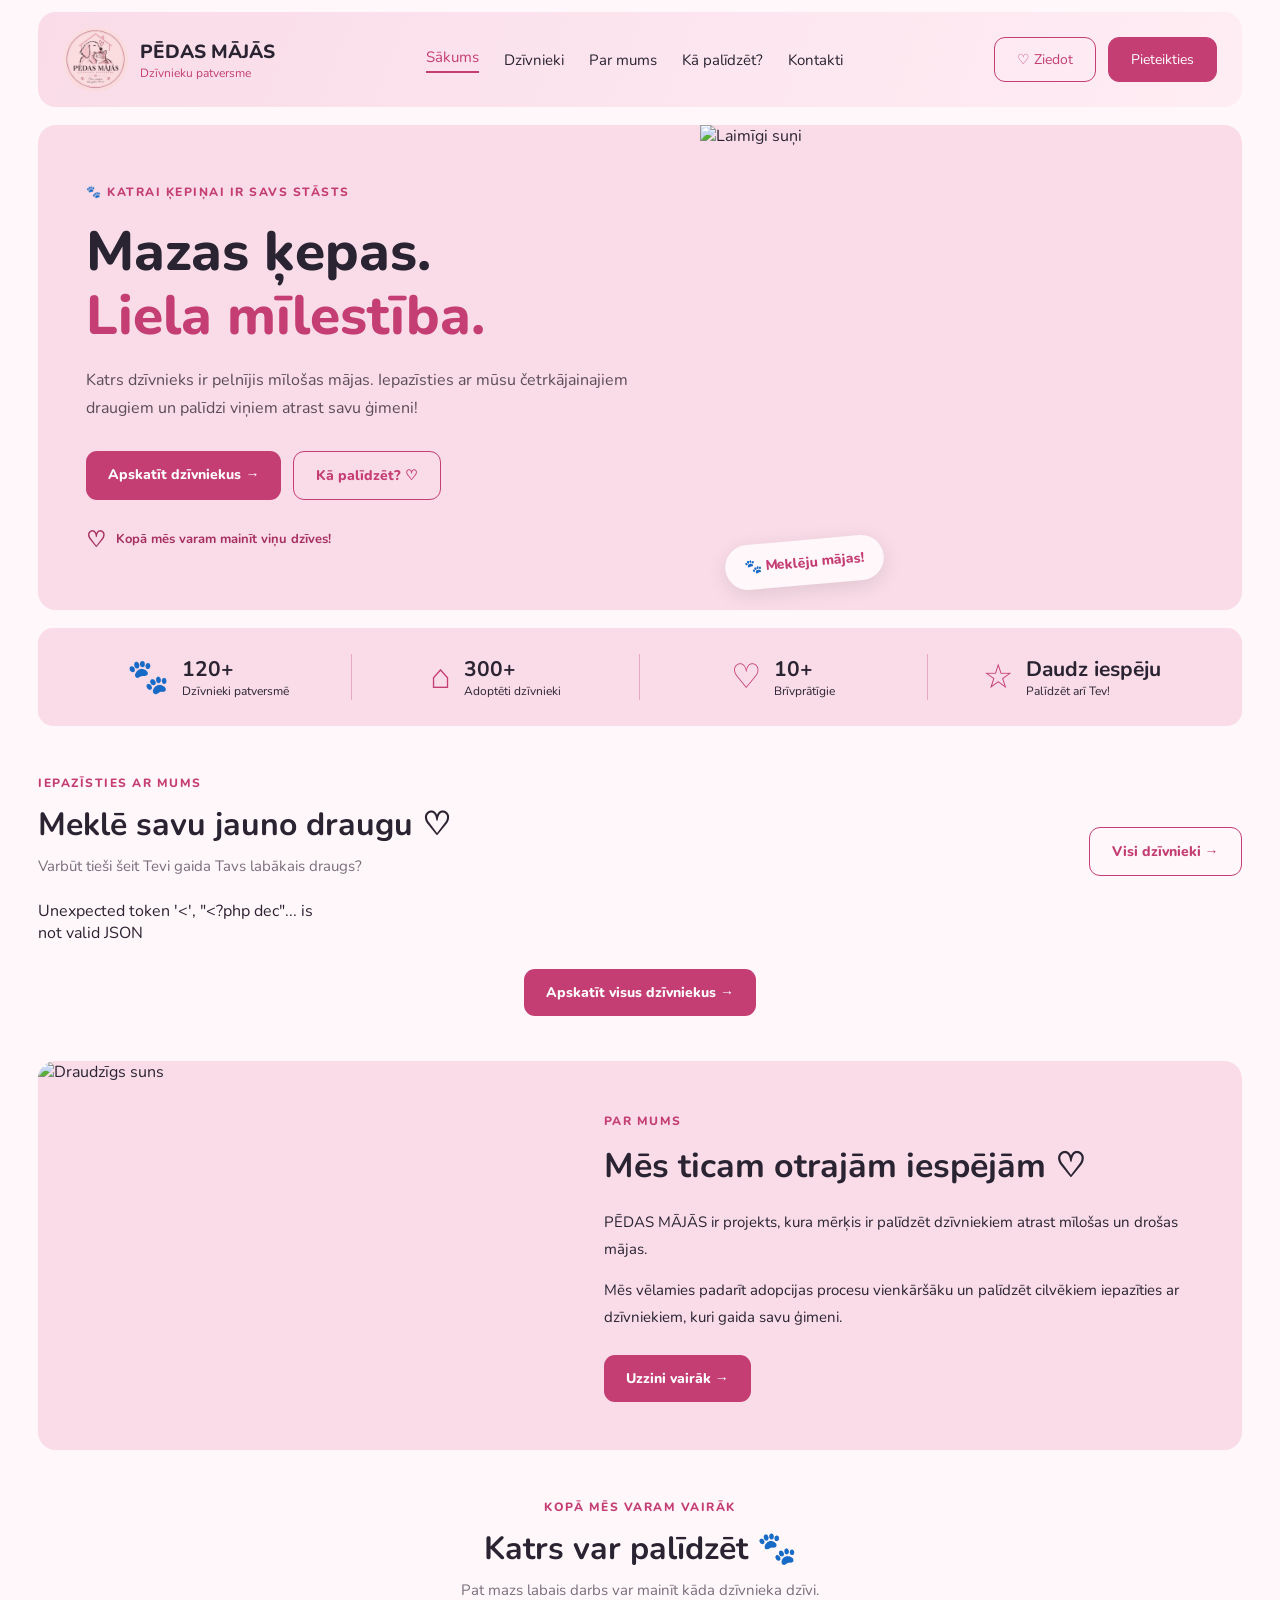
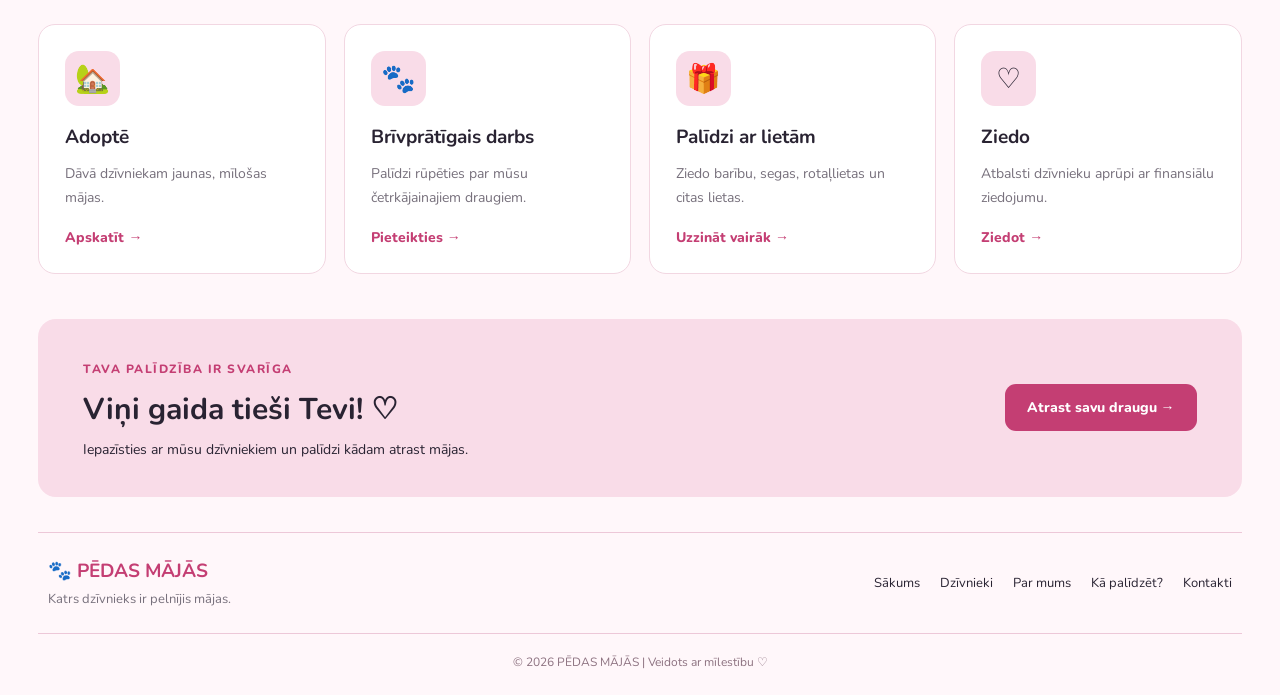
==== commit 9784e2ce: "Pievienotas trūkstošās kājenes un citi nelieli pilnveidojumi" ====
--- a/index.html
+++ b/index.html
@@ -3,7 +3,7 @@
   <head>
     <meta charset="UTF-8" />
     <meta name="viewport" content="width=device-width, initial-scale=1.0" />
-    <title>Pēdas Mājās | Dzīvnieku patversme</title>
+    <title>Pēdas Mājās</title>
     <link rel="icon" href="src/img/logo.jpg" />
     <link rel="stylesheet" href="src/style.css" />
   </head>
--- a/src/style.css
+++ b/src/style.css
@@ -43,7 +43,7 @@
 /* HEADER */
 
 .header {
-  background: #fbe3ec;
+  background: linear-gradient(110deg, #f9dce8, #ffedf4);
   display: flex;
   align-items: center;
   justify-content: space-between;
@@ -115,6 +115,7 @@
   white-space: nowrap;
   font-size: 14px;
   text-decoration: none;
+  transition: 0.2s;
 }
 
 .donate {
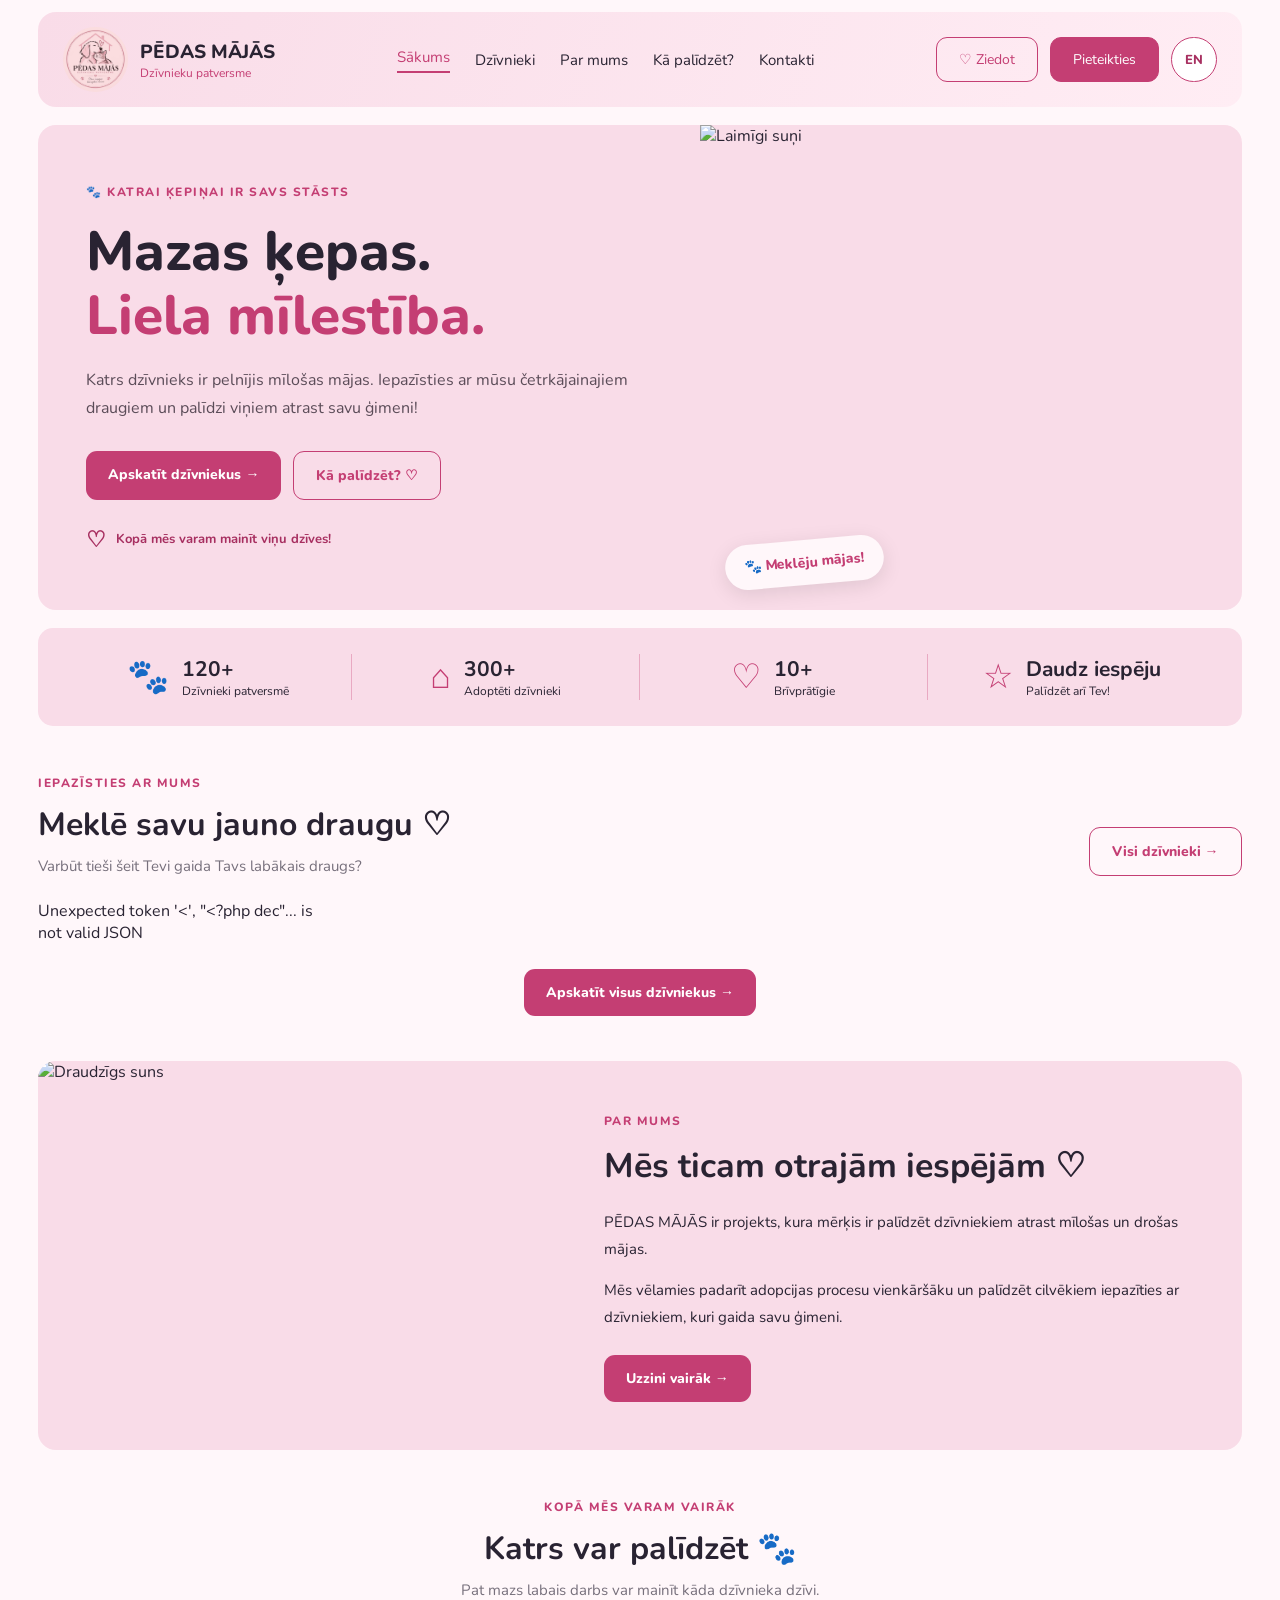
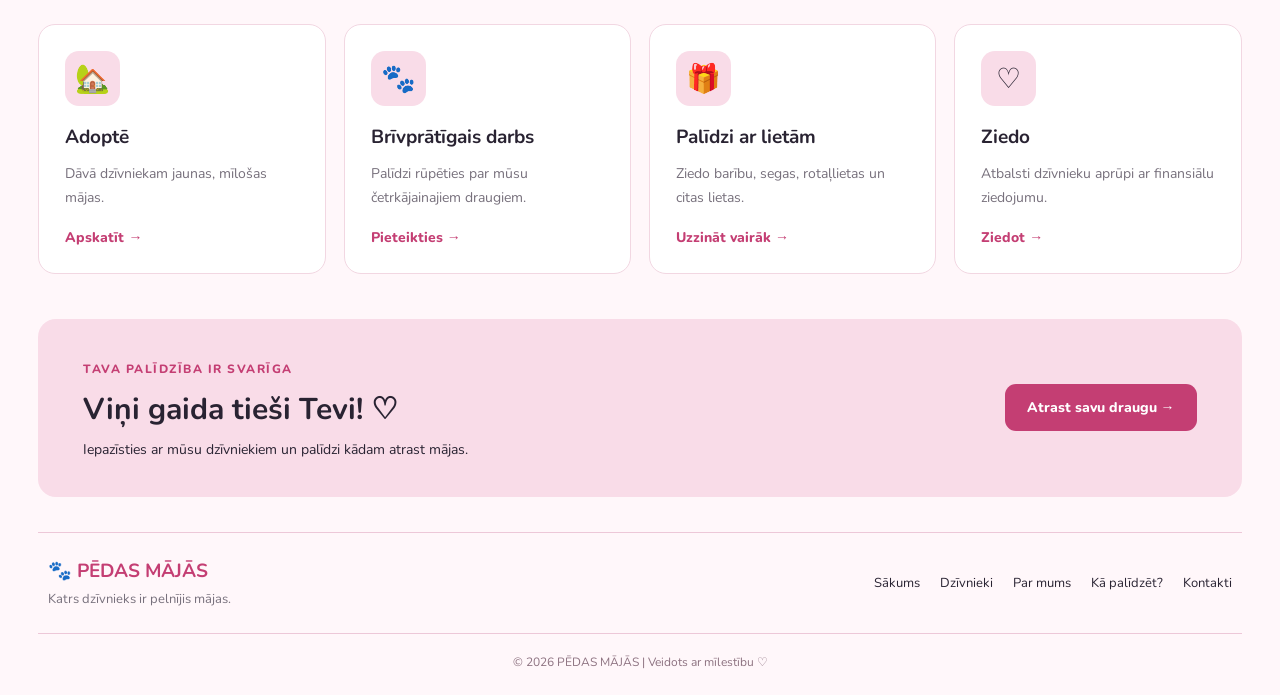
==== commit b926f4eb: "Pievienota valodas maiņas funkcija" ====
--- a/index.html
+++ b/index.html
@@ -6,6 +6,7 @@
     <title>Pēdas Mājās</title>
     <link rel="icon" href="src/img/logo.jpg" />
     <link rel="stylesheet" href="src/style.css" />
+    <script src="src/js/i18n.js" defer></script>
   </head>
   <body>
     <div class="page">
